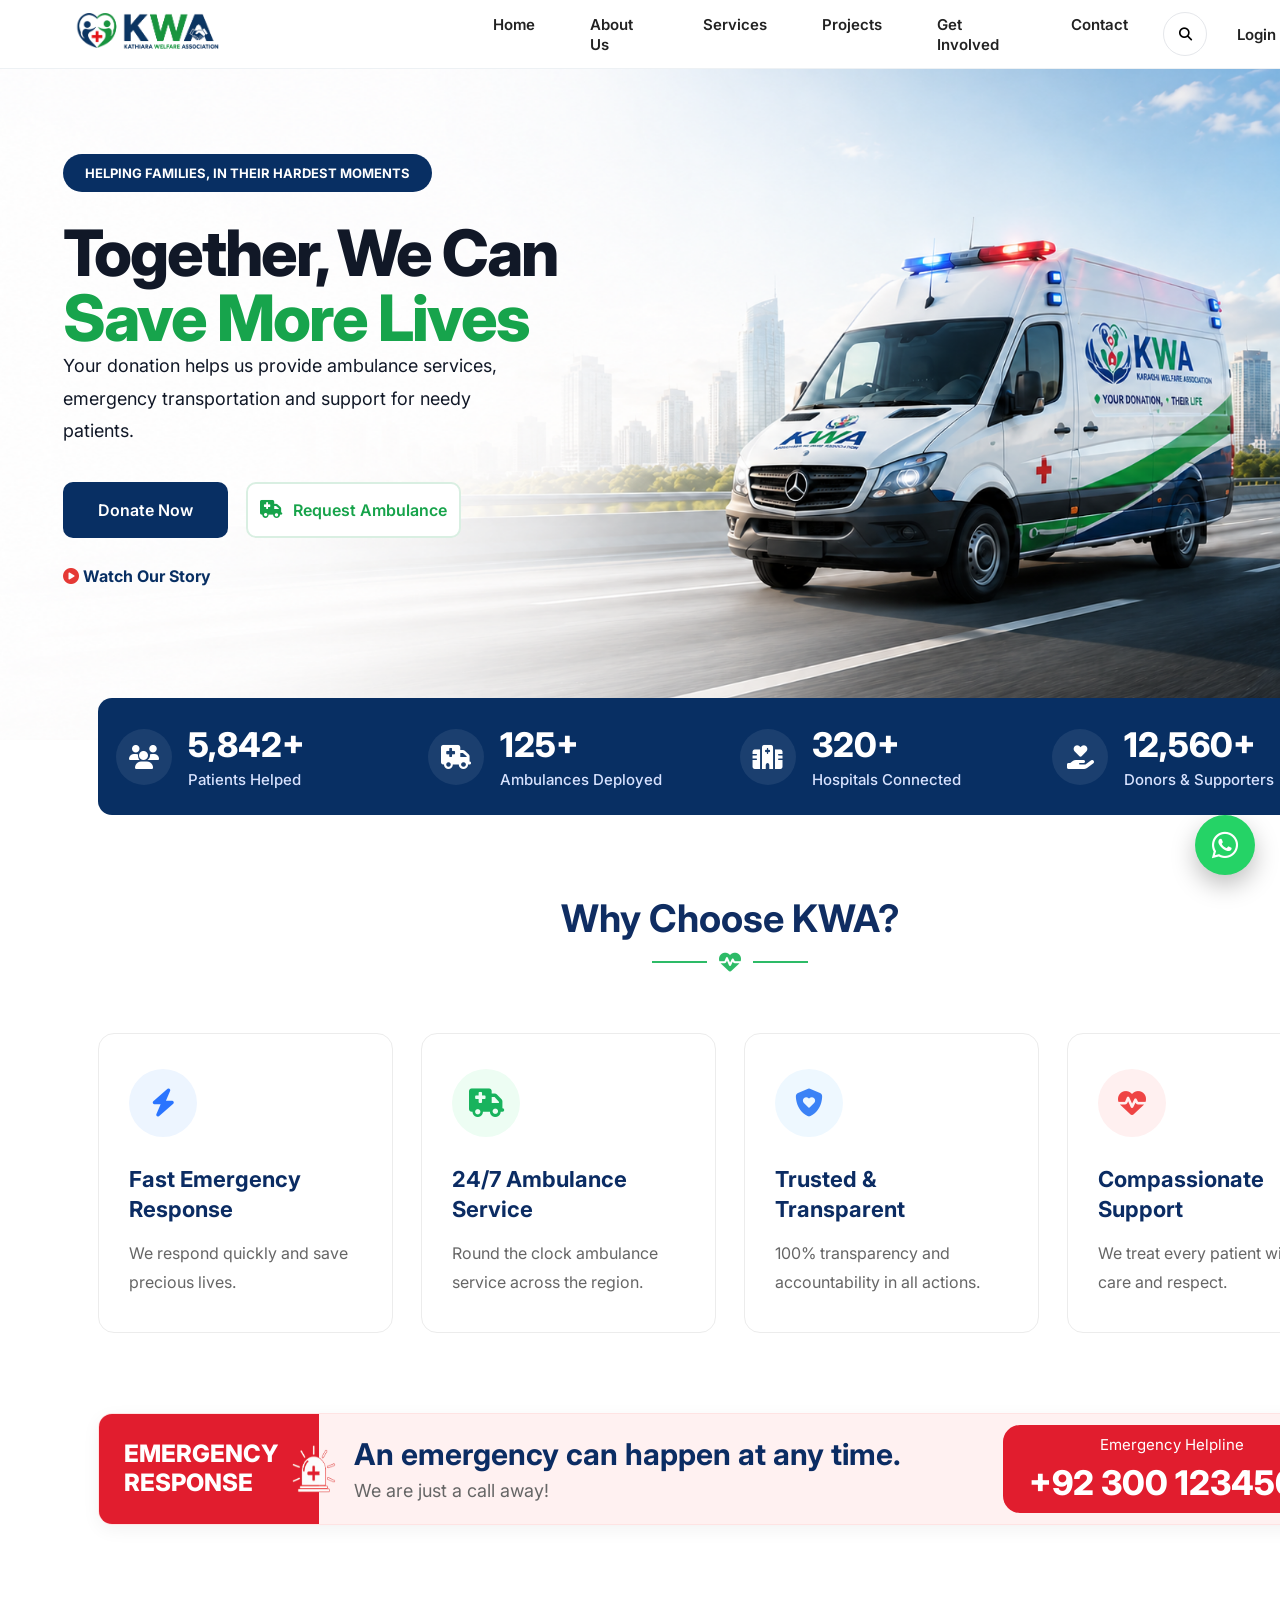
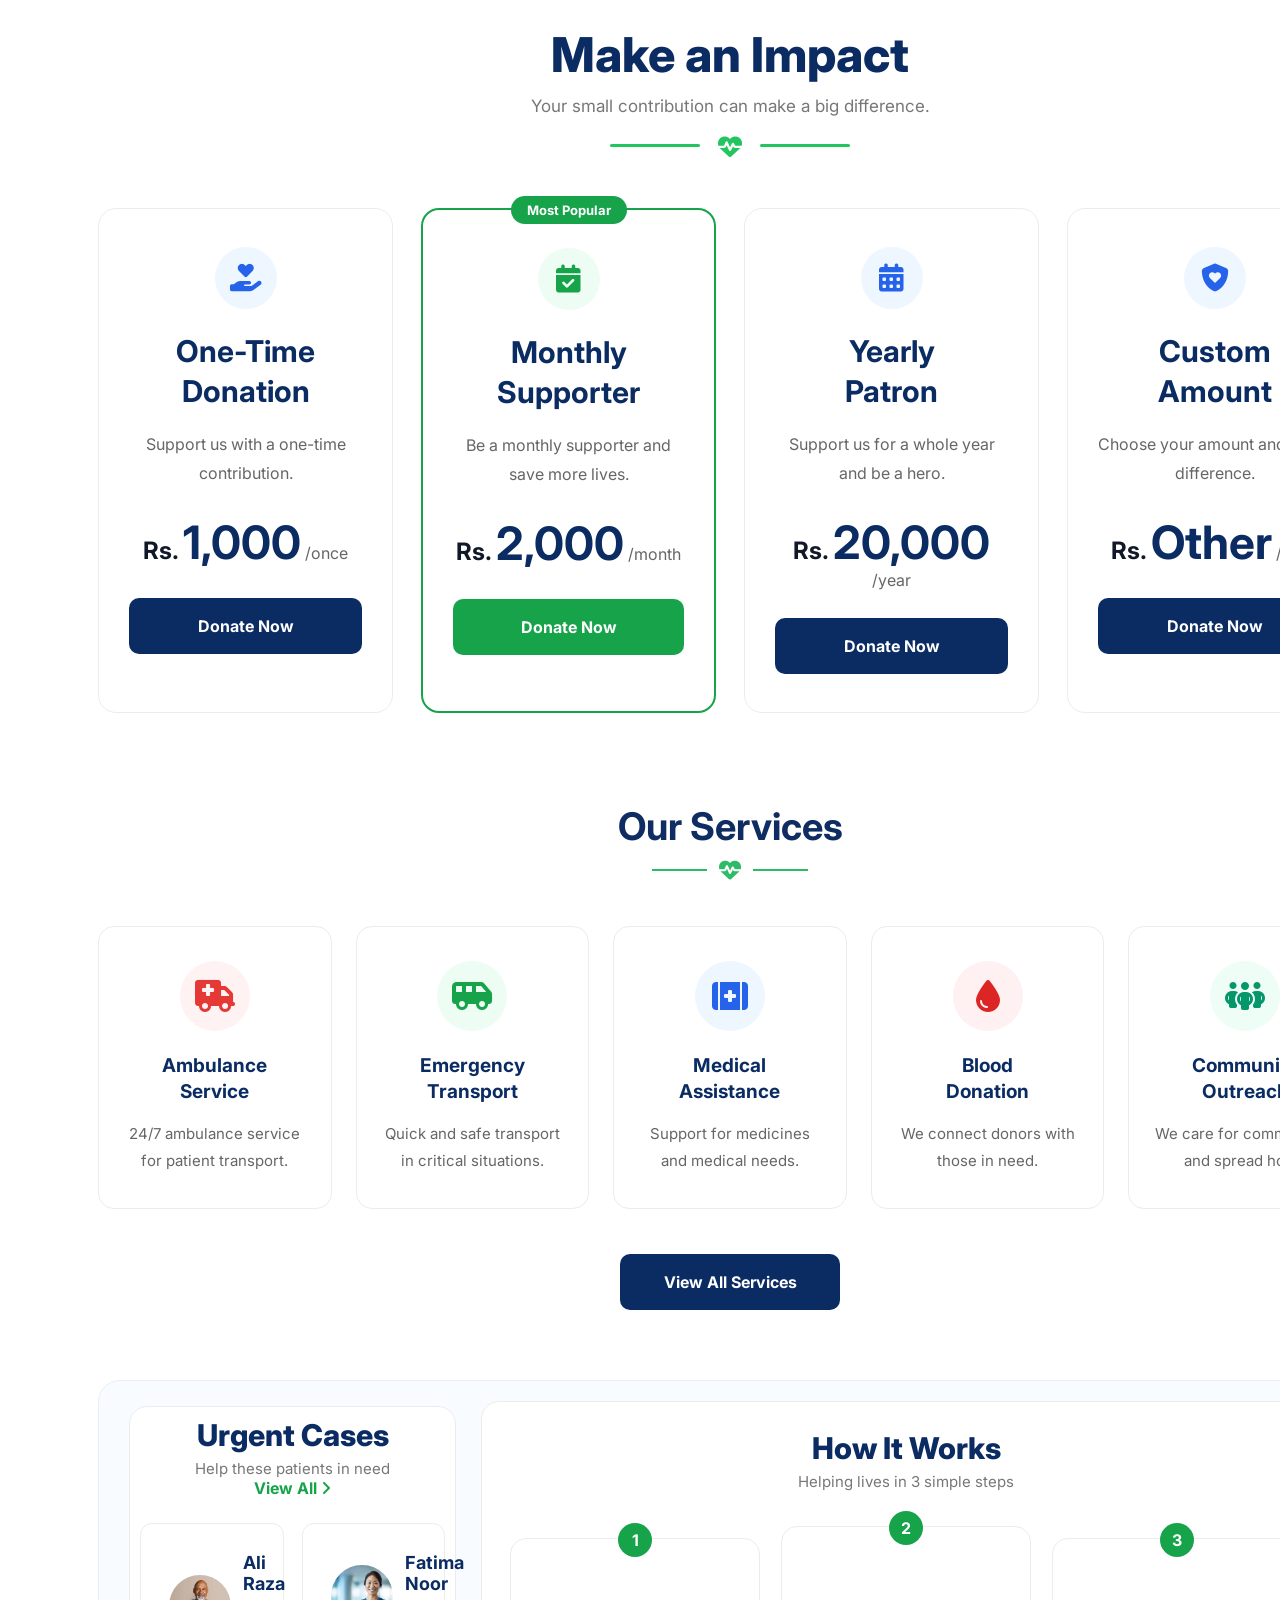
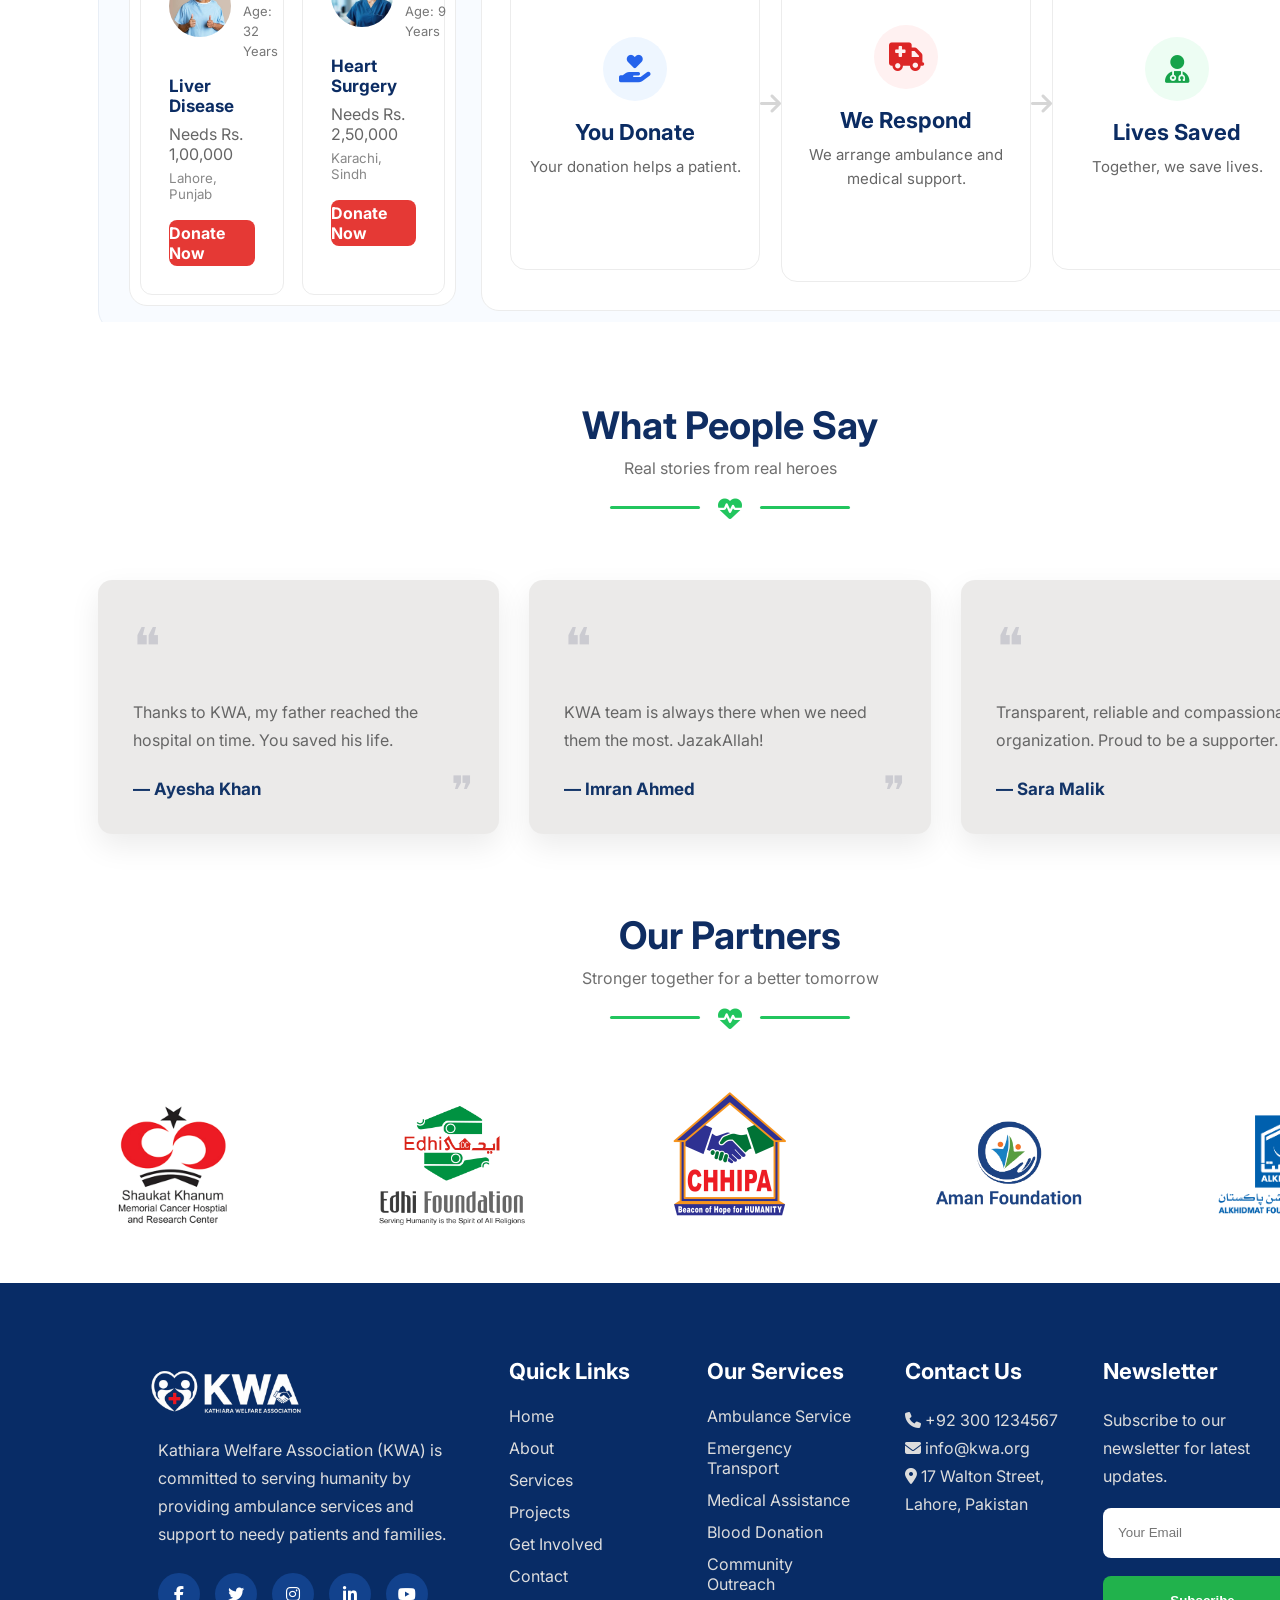
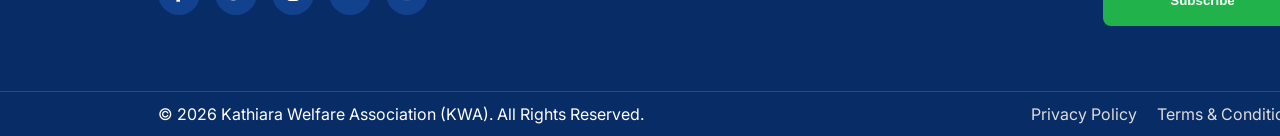
==== index.html @ e6d33440 "Add files via upload" ====
<!DOCTYPE html>
<html lang="en">

<head>
    <meta charset="UTF-8">
    <meta name="viewport" content="width=device-width, initial-scale=1.0">
    <title>KWA Foundation</title>

    <link rel="preconnect" href="https://fonts.googleapis.com">
    <link rel="preconnect" href="https://fonts.gstatic.com" crossorigin>

    <link href="https://fonts.googleapis.com/css2?family=Inter:wght@400;500;600;700;800&display=swap" rel="stylesheet">

    <link rel="stylesheet" href="https://cdnjs.cloudflare.com/ajax/libs/font-awesome/6.7.2/css/all.min.css">

    <link rel="stylesheet" href="style.css">

</head>

<body>

    <!-- =========================
        HEADER
========================= -->

    <header class="header">

        <div class="container">

            <nav class="navbar">

                <!-- Logo -->

                <a href="#" class="logo">
                    <img src="images/nav_logo.png" alt="KWA Logo">
                </a>

                <!-- Menu -->

                <ul class="menu">
                    <li><a href="index.html">Home</a></li>
                    <li><a href="about us.html">About Us</a></li>
                    <li><a href="services.html">Services</a></li>
                    <li><a href="project.html">Projects</a></li>
                    <li><a href="get involved.html">Get Involved</a></li>
                    <li><a href="contact.html">Contact</a></li>
                </ul>

                <div id="loader">
                    <div class="loader-content">
                        <img src="images/logo.png" alt="KWA Logo">
                        <div class="spinner"></div>
                        <p>Loading...</p>
                    </div>
                </div>
                <!-- Right Side -->

                <div class="nav-right">

                    <button class="search-btn">
                        <i class="fa-solid fa-magnifying-glass"></i>
                    </button>

                    <a href="#" class="login-btn">
                        Login
                    </a>

                    <a href="#" class="donate-btn">
                        Donate Now
                    </a>

                </div>

            </nav>

        </div>

    </header>

    <!-- =========================
        HERO
========================= -->

    <section class="hero">

        <!-- Hero Background Image -->

        <div class="hero-bg">

            <img src="images/hero_bg.png" alt="Hero Background">

        </div>

        <div class="container hero-container">

            <!-- LEFT CONTENT -->

            <div class="hero-content">

                <span class="hero-tag">

                    HELPING FAMILIES, IN THEIR HARDEST MOMENTS

                </span>

                <h1>

                    Together, We Can

                    <span>Save More Lives</span>

                </h1>
                <p>
                    Your donation helps us provide ambulance services,
                    emergency transportation and support for needy patients.
                </p>
                <!-- Buttons -->
                <div class="hero-buttons">
                    <a href="#" class="primary-btn">
                        Donate Now
                    </a>
                    <a href="#" class="secondary-btn">
                        <i class="fa-solid fa-truck-medical"></i>
                        Request Ambulance
                    </a>
                </div>
                <!-- Story -->
                <div class="watch-story">
                    <a href="#">
                        <i class="fa-solid fa-circle-play"></i>
                        <b>Watch Our Story</b>
                    </a>
                </div>
            </div>
        </div>
    </section>

    <!-- ===========================
    STATS SECTION
=========================== -->
    <section class="stats">
        <div class="container">
            <div class="stats-wrapper">
                <div class="stat-box">
                    <div class="stat-icon">
                        <i class="fa-solid fa-users"></i>
                    </div>
                    <div class="stat-content">
                        <h3>5,842+</h3>
                        <p>Patients Helped</p>
                    </div>
                </div>
                <div class="divider"></div>
                <div class="stat-box">
                    <div class="stat-icon">
                        <i class="fa-solid fa-truck-medical"></i>
                    </div>
                    <div class="stat-content">
                        <h3>125+</h3>
                        <p>Ambulances Deployed</p>
                    </div>
                </div>
                <div class="divider"></div>
                <div class="stat-box">
                    <div class="stat-icon">
                        <i class="fa-solid fa-hospital"></i>
                    </div>
                    <div class="stat-content">
                        <h3>320+</h3>
                        <p>Hospitals Connected</p>
                    </div>
                </div>
                <div class="divider"></div>
                <div class="stat-box">
                    <div class="stat-icon">
                        <i class="fa-solid fa-hand-holding-heart"></i>
                    </div>
                    <div class="stat-content">
                        <h3>12,560+</h3>
                        <p>Donors & Supporters</p>
                    </div>
                </div>
            </div>
        </div>
    </section>
    <!-- ===========================
    WHY CHOOSE
=========================== -->

    <section class="why">

        <div class="container">

            <div class="section-title">

                <h2>Why Choose KWA?</h2>

                <div class="title-line">

                    <span></span>

                    <i class="fa-solid fa-heart-pulse"></i>

                    <span></span>

                </div>

            </div>



            <div class="why-grid">

                <!-- Card -->

                <div class="why-card">

                    <div class="why-icon blue">
                        <i class="fa-solid fa-bolt"></i>
                    </div>

                    <h4>Fast Emergency Response</h4>

                    <p>
                        We respond quickly and save precious lives.
                    </p>

                </div>



                <div class="why-card">

                    <div class="why-icon green">
                        <i class="fa-solid fa-truck-medical"></i>
                    </div>

                    <h4>24/7 Ambulance Service</h4>

                    <p>
                        Round the clock ambulance service across the region.
                    </p>

                </div>



                <div class="why-card">

                    <div class="why-icon sky">
                        <i class="fa-solid fa-shield-heart"></i>
                    </div>

                    <h4>Trusted & Transparent</h4>

                    <p>
                        100% transparency and accountability in all actions.
                    </p>

                </div>
                <div class="why-card">
                    <div class="why-icon red">
                        <i class="fa-solid fa-heart-pulse"></i>
                    </div>
                    <h4>Compassionate Support</h4>
                    <p>
                        We treat every patient with care and respect.
                    </p>
                </div>
            </div>
        </div>
    </section>
    <!--=========================
Emergency Strip
==========================-->

    <section class="emergency-strip">

        <div class="container">

            <div class="emergency-wrapper">

                <div class="emergency-left">

                    <div class="emergency-red">

                        <h4>EMERGENCY<br>RESPONSE</h4>

                        <img src="images/siren.png" alt="Emergency Siren" class="siren-icon">

                    </div>

                    <div class="emergency-text">

                        <h3>An emergency can happen at any time.</h3>

                        <p>We are just a call away!</p>

                    </div>

                </div>

                <div class="emergency-right">

                    <span>Emergency Helpline</span>

                    <h2>+92 300 1234567</h2>
                </div>
            </div>
        </div>
    </section>
    <!--==================================
MAKE AN IMPACT
===================================-->

    <section class="donation">

        <div class="container">

            <div class="section-title">

                <h2>Make an Impact</h2>

                <p>Your small contribution can make a big difference.</p>
            <div class="section-divider">
                <span></span>
                <i class="fa-solid fa-heart-pulse"></i>
                <span></span>
            </div>
            </div>
            <div class="donation-grid">

                <!-- Card 1 -->

                <div class="donation-card">

                    <div class="donation-icon blue">
                        <i class="fa-solid fa-hand-holding-heart"></i>
                    </div>

                    <h3>One-Time<br>Donation</h3>

                    <p>
                        Support us with a
                        one-time contribution.
                    </p>

                    <div class="price">

                        <span>Rs.</span>

                        <strong>1,000</strong>

                        <small>/once</small>

                    </div>

                    <a href="#" class="donate-blue">
                        Donate Now
                    </a>

                </div>


                <!-- Card 2 -->

                <div class="donation-card active">

                    <div class="popular">

                        Most Popular

                    </div>

                    <div class="donation-icon green">

                        <i class="fa-solid fa-calendar-check"></i>

                    </div>

                    <h3>Monthly<br>Supporter</h3>

                    <p>

                        Be a monthly supporter
                        and save more lives.

                    </p>

                    <div class="price">

                        <span>Rs.</span>

                        <strong>2,000</strong>

                        <small>/month</small>

                    </div>

                    <a href="#" class="donate-green">

                        Donate Now

                    </a>

                </div>


                <!-- Card 3 -->

                <div class="donation-card">

                    <div class="donation-icon blue">

                        <i class="fa-solid fa-calendar-days"></i>

                    </div>

                    <h3>Yearly<br>Patron</h3>

                    <p>

                        Support us for a whole year
                        and be a hero.

                    </p>

                    <div class="price">

                        <span>Rs.</span>

                        <strong>20,000</strong>

                        <small>/year</small>

                    </div>

                    <a href="#" class="donate-blue">

                        Donate Now

                    </a>

                </div>


                <!-- Card 4 -->

                <div class="donation-card">

                    <div class="donation-icon blue">

                        <i class="fa-solid fa-shield-heart"></i>

                    </div>

                    <h3>Custom<br>Amount</h3>
                    <p>
                        Choose your amount
                        and make difference.
                    </p>
                    <div class="price">
                        <span>Rs.</span>
                        <strong>Other</strong>
                        <small>/once</small>
                    </div>
                    <a href="#" class="donate-blue">
                        Donate Now
                    </a>
                </div>
            </div>
        </div>
    </section>
    <!-- ==========================================
OUR SERVICES
========================================== -->

    <section class="services ">

        <div class="container">

            <div class="section-title">

                <h2>Our Services</h2>

                <div class="title-line">
                    <span></span>
                    <i class="fa-solid fa-heart-pulse"></i>
                    <span></span>
                </div>

            </div>

            <div class="services-grid">

                <!-- Card 1 -->

                <div class="service-card">

                    <div class="service-icon ambulance">
                        <i class="fa-solid fa-truck-medical"></i>
                    </div>

                    <h3>Ambulance<br>Service</h3>

                    <p>
                        24/7 ambulance service
                        for patient transport.
                    </p>

                </div>

                <!-- Card 2 -->

                <div class="service-card">

                    <div class="service-icon transport">
                        <i class="fa-solid fa-van-shuttle"></i>
                    </div>

                    <h3>Emergency<br>Transport</h3>

                    <p>
                        Quick and safe transport
                        in critical situations.
                    </p>

                </div>

                <!-- Card 3 -->

                <div class="service-card">

                    <div class="service-icon medical">
                        <i class="fa-solid fa-kit-medical"></i>
                    </div>

                    <h3>Medical<br>Assistance</h3>

                    <p>
                        Support for medicines
                        and medical needs.
                    </p>

                </div>

                <!-- Card 4 -->

                <div class="service-card">

                    <div class="service-icon blood">
                        <i class="fa-solid fa-droplet"></i>
                    </div>

                    <h3>Blood<br>Donation</h3>

                    <p>
                        We connect donors
                        with those in need.
                    </p>

                </div>

                <!-- Card 5 -->

                <div class="service-card">

                    <div class="service-icon community">
                        <i class="fa-solid fa-people-group"></i>
                    </div>
                    <h3>Community<br>Outreach</h3>
                    <p>
                        We care for communities
                        and spread hope.
                    </p>
                </div>
            </div>
            <div class="service-btn">
                <a href="#" class="view-btn">
                    View All Services
                </a>
            </div>
        </div>
    </section>
    <!--=========================================
URGENT CASES + HOW IT WORKS
==========================================-->

    <section class="help-section">

        <div class="container">

            <div class="help-wrapper">

                <!--=====================
            LEFT
            ======================-->

                <div class="urgent-cases">

                    <div class="section-head">

                        <div>

                            <h2>Urgent Cases</h2>

                            <p>Help these patients in need</p>

                        </div>

                        <a href="#">View All <i class="fa-solid fa-angle-right"></i></a>

                    </div>

                    <div class="cases-grid">

                        <!-- Card 1 -->

                        <div class="case-card">

                            <div class="case-top">

                                <img src="images/patient.jpeg" alt="patient">

                                <div>

                                    <h3>Ali Raza</h3>

                                    <span>Age: 32 Years</span>

                                </div>

                            </div>

                            <h4>Liver Disease</h4>

                            <p>Needs Rs. 1,00,000</p>

                            <small>Lahore, Punjab</small>

                            <a href="#" class="case-btn">Donate Now</a>

                        </div>

                        <!-- Card 2 -->

                        <div class="case-card">

                            <div class="case-top">

                                <img src="images/patient_2.jpeg" alt="patient_2">

                                <div>

                                    <h3>Fatima Noor</h3>

                                    <span>Age: 9 Years</span>

                                </div>

                            </div>

                            <h4>Heart Surgery</h4>

                            <p>Needs Rs. 2,50,000</p>

                            <small>Karachi, Sindh</small>

                            <a href="#" class="case-btn">Donate Now</a>

                        </div>

                    </div>

                </div>


                <!--=====================
            RIGHT
            ======================-->

                <div class="how-it-works">

                    <div class="section-head">

                        <div>

                            <h2>How It Works</h2>

                            <p>Helping lives in 3 simple steps</p>

                        </div>

                    </div>

                    <div class="steps">

                        <div class="step-card">

                            <div class="step-number">1</div>

                            <div class="step-icon blue">

                                <i class="fa-solid fa-hand-holding-heart"></i>

                            </div>

                            <h3>You Donate</h3>

                            <p>Your donation helps a patient.</p>

                        </div>

                        <div class="step-arrow">

                            <i class="fa-solid fa-arrow-right"></i>

                        </div>

                        <div class="step-card">

                            <div class="step-number">2</div>

                            <div class="step-icon red">

                                <i class="fa-solid fa-truck-medical"></i>

                            </div>

                            <h3>We Respond</h3>

                            <p>We arrange ambulance and medical support.</p>

                        </div>

                        <div class="step-arrow">
                            <i class="fa-solid fa-arrow-right"></i>
                        </div>
                        <div class="step-card">
                            <div class="step-number">3</div>
                            <div class="step-icon green">
                                <i class="fa-solid fa-user-doctor"></i>
                            </div>
                            <h3>Lives Saved</h3>
                            <p>Together, we save lives.</p>
                        </div>
                    </div>
                </div>
            </div>
        </div>
    </section>
    <!-- ===========================
     TESTIMONIALS SECTION
=========================== -->

    <section class="testimonials">

        <div class="container">

            <div class="section-title">
                <h2>What People Say</h2>
                <p>Real stories from real heroes</p>
                 <div class="section-divider">
                <span></span>
                <i class="fa-solid fa-heart-pulse"></i>
                <span></span>
            </div>
            </div>


            <div class="testimonial-grid">

                <div class="testimonial-card">
                    <span class="quote-left">❝</span>

                    <p>
                        Thanks to KWA, my father reached the hospital on time.
                        You saved his life.
                    </p>

                    <h4>— Ayesha Khan</h4>

                    <span class="quote-right">❞</span>
                </div>

                <div class="testimonial-card">
                    <span class="quote-left">❝</span>

                    <p>
                        KWA team is always there when we need them the most.
                        JazakAllah!
                    </p>

                    <h4>— Imran Ahmed</h4>

                    <span class="quote-right">❞</span>
                </div>

                <div class="testimonial-card">
                    <span class="quote-left">❝</span>

                    <p>
                        Transparent, reliable and compassionate organization.
                        Proud to be a supporter.
                    </p>

                    <h4>— Sara Malik</h4>

                    <span class="quote-right">❞</span>
                </div>

            </div>

        </div>

    </section>

    <!-- ===========================
        PARTNERS SECTION
=========================== -->

    <section class="partners">

        <div class="container">

            <div class="section-title">

                <h2>Our Partners</h2>

                <p>Stronger together for a better tomorrow</p>
            <div class="section-divider">
                <span></span>
                <i class="fa-solid fa-heart-pulse"></i>
                <span></span>
            </div>
            </div>

            <div class="partner-row">

                <div class="partner-item">
                    <img src="images/shaukat.png" alt="">
                </div>

                <div class="partner-item">
                    <img src="images/edhi.png" alt="">
                </div>

                <div class="partner-item">
                    <img src="images/chhipa.png" alt="">
                </div>

                <div class="partner-item">
                    <img src="images/aman.png" alt="">
                </div>

                <div class="partner-item">
                    <img src="images/alkhidmat.png" alt="">
                </div>

            </div>

        </div>

    </section>
    <!-- ===========================
            FOOTER
=========================== -->

    <footer class="footer">

        <div class="container">

            <div class="footer-grid">

                <!-- Logo -->

                <div class="footer-box">

                    <img src="images/nav1_logo.png" class="footer-logo" alt="KWA Logo">

                    <p>
                        Kathiara Welfare Association (KWA) is committed to serving
                        humanity by providing ambulance services and support to
                        needy patients and families.
                    </p>

                    <div class="social-icons">

                        <a href="#"><i class="fab fa-facebook-f"></i></a>

                        <a href="#"><i class="fab fa-twitter"></i></a>

                        <a href="#"><i class="fab fa-instagram"></i></a>

                        <a href="#"><i class="fab fa-linkedin-in"></i></a>

                        <a href="#"><i class="fab fa-youtube"></i></a>

                    </div>

                </div>

                <!-- Quick Links -->

                <div class="footer-box">

                    <h3>Quick Links</h3>

                    <ul>
                        <li><a href="index.html">Home</a></li>
                        <li><a href="about us.html">About</a></li>
                        <li><a href="services.html">Services</a></li>
                        <li><a href="projects.html">Projects</a></li>
                        <li><a href="get involves.html">Get Involved</a></li>
                        <li><a href="contact.html">Contact</a></li>
                    </ul>

                </div>

                <!-- Services -->

                <div class="footer-box">

                    <h3>Our Services</h3>

                    <ul>

                        <li><a href="#">Ambulance Service</a></li>

                        <li><a href="#">Emergency Transport</a></li>

                        <li><a href="#">Medical Assistance</a></li>

                        <li><a href="#">Blood Donation</a></li>

                        <li><a href="#">Community Outreach</a></li>

                    </ul>

                </div>

                <!-- Contact -->

                <div class="footer-box">

                    <h3>Contact Us</h3>

                    <p>
                        <i class="fas fa-phone"></i>
                        +92 300 1234567
                    </p>

                    <p>
                        <i class="fas fa-envelope"></i>
                        info@kwa.org
                    </p>

                    <p>
                        <i class="fas fa-map-marker-alt"></i>
                        17 Walton Street,<br>
                        Lahore, Pakistan
                    </p>

                </div>

                <!-- Newsletter -->

                <div class="footer-box">

                    <h3>Newsletter</h3>

                    <p>
                        Subscribe to our newsletter
                        for latest updates.
                    </p>

                    <form>

                        <input type="email" placeholder="Your Email">

                        <button type="submit">
                            Subscribe
                        </button>

                    </form>

                </div>

            </div>

        </div>

        <div class="footer-bottom">

            <div class="container bottom-flex">
                <p>
                    © 2026 Kathiara Welfare Association (KWA).
                    All Rights Reserved.
                </p>
                <div class="footer-links">
                    <a href="#">Privacy Policy</a>
                    <a href="#">Terms & Conditions</a>
                </div>
            </div>
        </div>
    </footer>
    <!-- Floating WhatsApp -->
    <a href="#" class="whatsapp">
        <i class="fab fa-whatsapp"></i>
    </a>
    <script src="script.js"></script>

</body>

</html>
---- style.css ----
/*=============================
GOOGLE FONT
=============================*/
@import url('https://fonts.googleapis.com/css2?family=Inter:wght@400;500;600;700;800;900&display=swap');

/*=============================
RESET
=============================*/

* {
    margin: 0;
    padding: 0;
    box-sizing: border-box;
}

html {
    scroll-behavior: smooth;
}

body {
    font-family: 'Inter', sans-serif;
    background: #ffffff;
    color: #111827;
    overflow-x: hidden;
}

a {
    text-decoration: none;
}

ul {
    list-style: none;
}

img {
    display: block;
    max-width: 100%;
}

/*=============================
CONTAINER
=============================*/

.container {
    width: 100%;
    max-width: 1380px;
    margin: -10px 90px;
    padding: 0 8px;
}

/* Loader */

#loader {
    position: fixed;
    inset: 0;
    background: #fff;
    display: flex;
    justify-content: center;
    align-items: center;
    z-index: 9999;
    transition: .5s;
}

.loader-content {
    text-align: center;
}

.loader-content img {
    width: 90px;
    margin-bottom: 20px;
}

.spinner {
    width: 45px;
    height: 45px;
    margin: auto;
    border: 4px solid #ddd;
    border-top: 4px solid var(--green);
    border-radius: 50%;
    animation: spin 1s linear infinite;
}

@keyframes spin {
    100% {
        transform: rotate(360deg);
    }
}

/*=============================
HEADER
=============================*/

.header {
    position: fixed;
    top: 0;
    left: 0;
    width: 100%;
    background: #fff;
    z-index: 9999;
    border-bottom: 1px solid #edf1f4;
    transition: all .3s ease;
}

.navbar {
    height: 88px;
    display: grid;
    grid-template-columns: 220px 1fr auto;
    align-items: center;
    column-gap: 35px;
}

/*=============================
LOGO
=============================*/

.logo img {
    width: 170px;
    margin-left: -30px;
}

/*=============================
MENU
=============================*/
.menu {
    display: flex;
    justify-content: center;
    gap: 55px;
    margin-left: 140px;
}

.menu a {

    color: #222;
    font-size: 15px;
    font-weight: 600;
    transition: .25s;

}

.menu a:hover {

    color: #16A34A;

}

/*=============================
RIGHT
=============================*/

.nav-right {

    display: flex;
    align-items: center;
    gap: 30px;
    margin-right: -90px;
}

/*=============================
SEARCH
=============================*/

.search-btn {

    width: 44px;
    height: 44px;

    border-radius: 50%;
    border: 1px solid #E5E7EB;

    background: #fff;

    cursor: pointer;

    transition: .3s;

}

.search-btn:hover {

    background: #16A34A;
    color: #fff;

}

/*=============================
LOGIN
=============================*/

.login-btn {

    color: #222;
    font-size: 15px;
    font-weight: 600;

}

/*=============================
DONATE
=============================*/

.donate-btn {

    display: flex;
    align-items: center;
    gap: 10px;

    padding: 14px 28px;

    border-radius: 50px;

    background: #16A34A;

    color: #fff;

    font-size: 15px;
    font-weight: 700;

    transition: .35s;

}

.donate-btn:hover {

    transform: translateY(-2px);

}

/*=================================
HERO
=================================*/

.hero {
    position: relative;
    min-height: 700px;
    display: flex;
    align-items: center;
    overflow: hidden;
    background: #fff;
}

/* Background Image */

.hero-bg {
    position: absolute;
    inset: 0;
    z-index: 1;
}

.hero-bg img {
    width: 100%;
    height: 100%;
    object-fit: cover;
    object-position: 78% center;
}

/* White Fade */

.hero::before {
    width: 60%;
    background: linear-gradient(to right,
            #fff 0%,
            #fff 55%,
            rgba(255, 255, 255, .90) 68%,
            rgba(255, 255, 255, .55) 82%,
            rgba(255, 255, 255, 0) 100%);
}

.hero-container {
    position: relative;
    z-index: 3;
    min-height: 760px;
    display: flex;
    align-items: center;
}

.hero-content {
    width: 570px;
    margin-left: -35px;
}

.hero-tag {
    display: inline-block;
    background: #082f63;
    color: #fff;
    padding: 11px 22px;
    border-radius: 30px;
    font-size: 13px;
    font-weight: 700;
    margin-bottom: 28px;
}

.hero-content h1 {
    font-size: 64px;
    line-height: 1.02;
    font-weight: 800;
    letter-spacing: -2px;
}

.hero-content h1 span {
    display: block;
    color: #17a44c;
}

.hero-content p {
    width: 440px;
    font-size: 18px;
    line-height: 1.8;
}

/*=========================
Hero Buttons
=========================*/

.hero-buttons {
    display: flex;
    align-items: center;
    gap: 18px;
    margin-top: 35px;
    margin-bottom: 28px;
}

/* Donate Button */

.primary-btn {
    display: inline-flex;
    align-items: center;
    justify-content: center;

    width: 165px;
    height: 56px;

    background: #082f63;
    color: #fff;

    border-radius: 10px;

    font-size: 16px;
    font-weight: 600;

    transition: .3s;
}

.primary-btn:hover {
    background: #0b3d80;
}

/* Request Ambulance */

.secondary-btn {
    display: inline-flex;
    align-items: center;
    justify-content: center;
    gap: 10px;

    width: 215px;
    height: 56px;

    background: #fff;
    color: #16A34A;

    border: 2px solid #D9EFE2;
    border-radius: 10px;

    font-size: 16px;
    font-weight: 600;

    transition: .3s;
}

.secondary-btn i {
    font-size: 18px;
    color: #16A34A;
}

.secondary-btn:hover {
    background: #F7FCF9;
    border-color: #16A34A;
}

.watch-story i {
    color: #E53935;
}

.watch-story a {
    color: #082f63;
}

/*==========================================
STATS SECTION
==========================================*/

.stats {
    margin-top: -42px;
    position: relative;
    z-index: 20;
    margin-bottom: 70px;
}

.stats-wrapper {
    display: grid;
    grid-template-columns: repeat(4, 1fr);
    align-items: center;
    background: #082f63;
    border-radius: 14px;
    padding: 26px 18px;
    column-gap: 20px;
}

.stat-box {
    display: flex;
    align-items: center;
    gap: 16px;
    width: 100%;
}

.divider {
    display: none;
}

.stat-icon {

    width: 56px;

    height: 56px;

    border-radius: 50%;

    background: rgba(255, 255, 255, .08);

    display: flex;

    align-items: center;

    justify-content: center;

    color: #fff;

    font-size: 24px;

}

.stat-content h3 {

    color: #fff;

    font-size: 34px;

    font-weight: 800;

    margin-bottom: 5px;

}

.stat-content p {

    color: #d8e3ff;

    font-size: 15px;

    font-weight: 500;

}



/*==========================================
WHY CHOOSE
==========================================*/

.why {

    padding: 30px 0 80px;

    background: #fff;

}

.section-title {

    text-align: center;

    margin-bottom: 55px;

}

.section-title h2 {

    font-size: 46px;

    color: #0b2c63;

    font-weight: 800;

    margin-bottom: 18px;

}

.title-line {

    display: flex;

    justify-content: center;

    align-items: center;

    gap: 12px;

}

.title-line span {

    width: 55px;

    height: 2px;

    background: #2dbb67;

}

.title-line i {

    color: #2dbb67;

    font-size: 22px;

}

/* =========================
   Common Section Divider
========================= */

.section-divider {
    display: flex;
    justify-content: center;
    align-items: center;
    gap: 18px;
    margin: 18px 0 35px;
}

.section-divider span {
    width: 90px;
    height: 3px;
    background: #22c55e;
    border-radius: 50px;
}

.section-divider i {
    color: #22c55e;
    font-size: 24px;
    transition: 0.3s ease;
}

.section-divider:hover i {
    transform: scale(1.1);
}

.why-grid {

    display: grid;

    grid-template-columns: repeat(4, 1fr);

    gap: 28px;

}

.why-card {

    background: #fff;

    border: 1px solid #ececec;

    border-radius: 16px;

    padding: 35px 30px;

    transition: .3s;

    text-align: left;

}

.why-card:hover {
    transform: translateY(-6px);
    box-shadow:
        0 5px 15px rgba(22, 163, 74, .06),
        0 0 10px rgba(22, 163, 74, .05);
}

.why-icon {
    width: 68px;
    height: 68px;
    border-radius: 50%;
    display: flex;
    align-items: center;
    justify-content: center;
    font-size: 28px;
    margin-bottom: 28px;

}

.why-card:hover {

    transform: translateY(-6px);

    border-color: #16A34A;

    box-shadow:
        0 8px 20px rgba(22, 163, 74, .08),
        0 0 15px rgba(22, 163, 74, .08);

}

/* Icon Colors */

.blue {

    background: #edf5ff;

    color: #2a74ff;

}

.green {

    background: #edfdf3;

    color: #18b35d;

}

.sky {

    background: #eef8ff;

    color: #3b82f6;

}

.red {

    background: #fff0f0;

    color: #ef4444;

}

.why-card h4 {

    font-size: 22px;

    color: #0b2c63;

    margin-bottom: 15px;

    line-height: 1.35;

    font-weight: 700;

}

.why-card p {

    color: #666;

    font-size: 16px;

    line-height: 1.8;

}


/*==========================================
Responsive
==========================================*/

@media(max-width:1100px) {

    .stats-wrapper {

        grid-template-columns: repeat(2, 1fr);

        gap: 25px;

    }

    .divider {

        display: none;

    }

    .why-grid {

        grid-template-columns: repeat(2, 1fr);

    }

}

@media(max-width:768px) {

    .stats-wrapper {

        grid-template-columns: 1fr;

    }

    .why-grid {

        grid-template-columns: 1fr;

    }

    .section-title h2 {

        font-size: 34px;

    }

    .stat-content h3 {

        font-size: 28px;

    }

}

/*==================================
Emergency Strip
==================================*/

.emergency-strip {

    padding: 20px 0 80px;

}

.emergency-wrapper {

    background: #fff1f1;

    border: 1px solid #ffe3e3;

    border-radius: 14px;

    display: flex;

    justify-content: space-between;

    align-items: center;

    overflow: hidden;

    box-shadow: 0 5px 18px rgba(0, 0, 0, .05);

}

/* Left */

.emergency-left {

    display: flex;

    align-items: center;

    flex: 1;

}

/* Red Box */

.emergency-red {

    width: 220px;

    height: 110px;

    background: #E11D2E;

    color: #fff;

    display: flex;

    align-items: center;

    justify-content: space-between;

    padding: 0 25px;

}

.emergency-red h4 {

    font-size: 24px;

    font-weight: 800;

    line-height: 1.2;

}

.emergency-red i {

    font-size: 42px;

    opacity: .95;

}

/* Middle Text */

.emergency-text {

    padding-left: 35px;

}

.emergency-text h3 {

    font-size: 30px;

    color: #0b2c63;

    margin-bottom: 8px;

    font-weight: 700;

}

.emergency-text p {

    font-size: 18px;

    color: #666;

}

/* Right */

.emergency-right {
    background: #E11D2E;
    color: #fff;
    padding: 10px 26px;
    border-radius: 17px;
    margin-right: 20px;
    min-width: 250px;
    text-align: center;
}

.emergency-right span {

    font-size: 15px;

    display: block;

    margin-bottom: 8px;

}

.emergency-right h2 {

    font-size: 34px;

    font-weight: 800;

}

.siren-icon {
    width: 45px;
    height: 49px;
    margin-left: 13px;
}

/*==================================
DONATION
===================================*/

.donation {

    padding: 40px 0 90px;

}

.donation .section-title {

    text-align: center;

    margin-bottom: 50px;

}

.donation .section-title h2 {

    font-size: 48px;

    color: #0B2C63;

    font-weight: 800;

    margin-bottom: 12px;

}

.donation .section-title p {

    color: #777;

    font-size: 17px;

}

.donation-grid {

    display: grid;

    grid-template-columns: repeat(4, 1fr);

    gap: 28px;

}

.donation-card {

    position: relative;

    background: #fff;

    border: 1px solid #ECECEC;

    border-radius: 18px;

    padding: 38px 30px;

    text-align: center;

    transition: .35s;

}

.donation-card:hover {

    transform: translateY(-8px);

    box-shadow: 0 18px 40px rgba(0, 0, 0, .08);

}

.donation-card.active {

    border: 2px solid #16A34A;

}

.popular {

    position: absolute;

    top: -14px;

    left: 50%;

    transform: translateX(-50%);

    background: #16A34A;

    color: #fff;

    font-size: 13px;

    font-weight: 700;

    padding: 6px 16px;

    border-radius: 20px;

}

.donation-icon {

    width: 62px;

    height: 62px;

    border-radius: 50%;

    margin: 0 auto 22px;

    display: flex;

    align-items: center;

    justify-content: center;

    font-size: 28px;

}

.donation-icon.blue {

    background: #EEF6FF;

    color: #2563EB;

}

.donation-icon.green {

    background: #EDFDF3;

    color: #16A34A;

}

.donation-card h3 {

    font-size: 30px;

    line-height: 1.35;

    color: #0B2C63;

    margin-bottom: 18px;

}

.donation-card p {

    color: #666;

    line-height: 1.8;

    margin-bottom: 26px;

}

.price {

    margin-bottom: 28px;

}

.price span {

    font-size: 24px;

    font-weight: 700;

}

.price strong {

    font-size: 46px;

    color: #0B2C63;

}

.price small {

    color: #666;

    font-size: 16px;

}

.donate-blue,
.donate-green {

    display: flex;

    justify-content: center;

    align-items: center;

    height: 56px;

    border-radius: 10px;

    color: #fff;

    font-weight: 700;

}

.donate-blue {

    background: #0B2C63;

}

.donate-green {

    background: #16A34A;

}

.donate-blue:hover {

    background: #08244f;

}

.donate-green:hover {

    background: #15803D;

}

/*==================================
OUR SERVICES
==================================*/

.services {

    padding: 20px 0 90px;

    background: #fff;

}

.services .section-title {

    text-align: center;

    margin-bottom: 45px;

}

.services-grid {

    display: grid;

    grid-template-columns: repeat(5, 1fr);

    gap: 24px;

}

.service-card {

    background: #fff;

    border: 1px solid #ECECEC;

    border-radius: 16px;

    padding: 34px 22px;

    text-align: center;

    transition: .35s;

    cursor: pointer;

}

.service-card:hover {

    transform: translateY(-6px);

    border-color: #16A34A;

    box-shadow:
        0 0 0 1px rgba(22, 163, 74, .12),
        0 8px 22px rgba(22, 163, 74, .08);

}

.service-icon {

    width: 70px;

    height: 70px;

    margin: 0 auto 22px;

    border-radius: 50%;

    display: flex;

    justify-content: center;

    align-items: center;

    font-size: 32px;

}

.ambulance {

    background: #FFF2F2;

    color: #E53935;

}

.transport {

    background: #EDFDF4;

    color: #16A34A;

}

.medical {

    background: #EEF6FF;

    color: #2563EB;

}

.blood {

    background: #FFF1F1;

    color: #DC2626;

}

.community {

    background: #EEFDF6;

    color: #059669;

}

.service-card h3 {

    font-size: 19px;

    line-height: 1.4;

    color: #0B2C63;

    font-weight: 700;

    margin-bottom: 14px;

}

.service-card p {

    font-size: 15px;

    color: #666;

    line-height: 1.8;

}

.service-btn {

    margin-top: 45px;

    display: flex;

    justify-content: center;

}

.view-btn {

    width: 220px;

    height: 56px;

    background: #0B2C63;

    color: #fff;

    border-radius: 10px;

    display: flex;

    align-items: center;

    justify-content: center;

    font-weight: 700;

    transition: .3s;

}

.view-btn:hover {

    background: #16A34A;

}

/*==================================
URGENT CASES
==================================*/

.help-section {
    padding: 10px 0;
    padding-top: 1px;
}

.help-wrapper {
    display: grid;
    grid-template-columns: 544px 1fr;
    gap: 75px;
}

.urgent-cases {

    background: #ffe5e5;

    border: 1px solid #ededed;

    border-radius: 18px;

    padding: 30px;

}

.section-head {

    display: flex;

    justify-content: space-between;

    align-items: flex-start;

    margin-bottom: 28px;

}

.section-head h2 {

    font-size: 30px;

    color: #0B2C63;

    font-weight: 800;

    margin-bottom: 8px;

}

.section-head p {

    color: #777;

    font-size: 15px;

}

.view-all {

    color: #16A34A;

    font-size: 15px;

    font-weight: 700;

}

.view-all i {

    margin-left: 6px;

    font-size: 13px;

}

.cases-grid {

    display: grid;

    grid-template-columns: repeat(2, 1fr);

    gap: 20px;

}

.case-card {

    border: 1px solid #ECECEC;

    border-radius: 16px;

    padding: 7px;

    transition: .35s;

    background: #fff;

}

.case-card:hover {

    transform: translateY(-6px);

    box-shadow: 0 10px 30px rgba(0, 0, 0, .08);

}

.case-top {

    display: flex;

    align-items: center;

    gap: 15px;

    margin-bottom: 18px;

}

.case-top img {

    width: 72px;

    height: 72px;

    border-radius: 50%;

    object-fit: cover;

}

.case-top h3 {

    font-size: 20px;

    color: #0B2C63;

    margin-bottom: 6px;

}

.case-top span {

    color: #777;

    font-size: 14px;

}

.case-card ul {

    list-style: none;

    margin-bottom: 24px;

}

.case-card ul li {

    color: #555;

    margin-bottom: 10px;

    font-size: 15px;

    line-height: 1.6;

}

.case-card strong {

    color: #0B2C63;

}

.case-btn {

    width: 100%;

    height: 50px;

    border-radius: 10px;

    background: #DC2626;

    color: #fff;

    display: flex;

    justify-content: center;

    align-items: center;

    font-weight: 700;

    transition: .3s;

}

.case-btn:hover {

    background: #b91c1c;

}

/*=========================================
HELP SECTION
=========================================*/

.help-section {

    padding: 0px 0;

}

.help-wrapper {

    display: grid;

    grid-template-columns: 420px 1fr;

    gap: 28px;

}

/* LEFT */
.urgent-cases {
    background: #fff;
    border: 1px solid #ECECEC;
    border-radius: 18px;
    padding: 10px;

}

.section-head {
    display: flex;
    align-items: stretch;
    margin-bottom: 25px;
    text-align: center;
    align-content: stretch;
    flex-wrap: nowrap;
    flex-direction: column;
}

.section-head h2 {
    font-size: 30px;
    color: #0B2C63;
    margin-bottom: 6px;
}

.section-head p {
    color: #777;
    font-size: 15px;
}

.section-head a {
    color: #16A34A;
    font-weight: 700;
}

.cases-grid {

    display: grid;

    grid-template-columns: 1fr 1fr;

    gap: 18px;

}

.case-card {

    border: 1px solid #ECECEC;

    border-radius: 12px;

    padding: 28px;

    transition: .35s;

}

.case-card:hover {

    transform: translateY(-6px);

    box-shadow: 0 10px 25px rgba(0, 0, 0, .08);

}

.case-top {

    display: flex;

    align-items: center;

    gap: 12px;

    margin-bottom: 16px;

}

.case-top img {

    width: 62px;

    height: 62px;

    border-radius: 50%;

    object-fit: cover;

}

.case-top h3 {

    font-size: 18px;

    color: #0B2C63;

}

.case-top span {

    color: #777;

    font-size: 13px;

}

.case-card h4 {

    color: #0B2C63;

    margin-bottom: 8px;

    font-size: 17px;

}

.case-card p {

    margin-bottom: 6px;

    color: #666;

}

.case-card small {

    color: #888;

    display: block;

    margin-bottom: 18px;

}

.case-btn {

    width: 100%;

    height: 46px;

    background: #E53935;

    color: #fff;

    display: flex;

    justify-content: center;

    align-items: center;

    border-radius: 8px;

    font-weight: 700;

}

/* RIGHT */

.how-it-works {

    background: #fff;

    border: 1px solid #ECECEC;

    border-radius: 18px;

    padding: 28px;

}

.steps {

    display: flex;

    align-items: center;

    justify-content: space-between;

    margin-top: 35px;

}

.step-card {
    width: 250px;
    border: 1px solid #ECECEC;
    border-radius: 16px;
    padding: 90px 0px;
    text-align: center;
    position: relative;
    transition: .35s;
}

.step-card:hover {

    border-color: #16A34A;

    box-shadow: 0 10px 24px rgba(22, 163, 74, .12);

}

.step-number {

    position: absolute;

    top: -16px;

    left: 50%;

    transform: translateX(-50%);

    width: 34px;

    height: 34px;

    border-radius: 50%;

    background: #16A34A;

    color: #fff;

    display: flex;

    justify-content: center;

    align-items: center;

    font-weight: 700;

}

.step-icon {

    width: 64px;

    height: 64px;

    border-radius: 50%;

    margin: 8px auto 18px;

    display: flex;

    justify-content: center;

    align-items: center;

    font-size: 28px;

}

.step-icon.blue {

    background: #EEF6FF;

    color: #2563EB;

}

.step-icon.red {

    background: #FFF1F1;

    color: #DC2626;

}

.step-icon.green {

    background: #EDFDF3;

    color: #16A34A;

}

.step-card h3 {

    font-size: 22px;

    color: #0B2C63;

    margin-bottom: 10px;

}

.step-card p {

    color: #666;

    line-height: 1.6;

    font-size: 15px;

}

.step-arrow {

    color: #D6D6D6;

    font-size: 24px;

}

/* ===========================
Testimonials
=========================== */

.testimonials {
    padding: 90px 0;
    background: #fff;
}

.section-title {
    text-align: center;
    margin-bottom: 60px;
}

.section-title h2 {
    font-size: 38px;
    color: #0f2d62;
    font-weight: 700;
    margin-bottom: 10px;
}

.section-title p {
    color: #6f6f6f;
    font-size: 16px;
}

.testimonial-grid {
    display: grid;
    grid-template-columns: repeat(3, 1fr);
    gap: 30px;
}

.testimonial-card {
    background: #938e8c30;
    border-radius: 14px;
    padding: 35px;
    box-shadow: 0 12px 30px rgba(0, 0, 0, .08);
    position: relative;
    transition: .3s;
}

.testimonial-card:hover {
    transform: translateY(-8px);
}

.quote-left {
    font-size: 52px;
    color: #cbcbd1;
    display: block;
    margin-bottom: 20px;
}

.quote-right {
    position: absolute;
    right: 25px;
    bottom: 18px;
    font-size: 42px;
    color: #cbcbd1;
}

.testimonial-card p {
    line-height: 28px;
    color: #666;
    margin-bottom: 25px;
}

.testimonial-card h4 {
    color: #123468;
    font-size: 17px;
}

/* ===========================
Partners
=========================== */

.partners {
    padding: 8px 0;
}

.partner-row {
    display: flex;
    justify-content: space-between;
    align-items: center;
    flex-wrap: wrap;
    gap: 35px;
    margin-top: 45px;
}

.partner-item {
    text-align: center;
}

.partner-item img {
    width: 150px;
    margin-bottom: 15px;
}

.partner-item h4 {
    font-size: 17px;
    color: #333;
}

/* ===========================
Footer
=========================== */

.footer {
    background: #082c66;
    color: #fff;
    margin-top: 40px;
}

.footer-grid {
    display: grid;
    grid-template-columns: 2fr 1fr 1fr 1fr 1.3fr;
    gap: 45px;
    padding: 75px 60px;
}

.footer-logo {
    width: 195px;
    margin-bottom: 28px;
    margin: -26px;
}

.footer-box h3 {
    font-size: 22px;
    margin-bottom: 22px;
}

.footer-box p {
    color: #ddd;
    line-height: 28px;
}

.footer-box ul {
    list-style: none;
}

.footer-box ul li {
    margin-bottom: 12px;
}

.footer-box ul li a {
    text-decoration: none;
    color: #ddd;
    transition: .3s;
}

.footer-box ul li a:hover {
    color: #fff;
    padding-left: 6px;
}

.social-icons {
    display: flex;
    gap: 15px;
    margin-top: 25px;
}

.social-icons a {
    width: 42px;
    height: 42px;
    border-radius: 50%;
    background: #12428d;
    display: flex;
    justify-content: center;
    align-items: center;
    color: #fff;
    text-decoration: none;
    transition: .3s;
}

.social-icons a:hover {
    background: #fff;
    color: #0b2f67;
}

.footer-box input {
    width: 100%;
    height: 50px;
    border: none;
    outline: none;
    border-radius: 8px;
    padding: 15px;
    margin: 18px 0;
}

.footer-box button {
    width: 100%;
    height: 50px;
    border: none;
    border-radius: 8px;
    background: #21b24c;
    color: #fff;
    font-weight: 600;
    cursor: pointer;
}

.footer-box ul li a {
    text-decoration: none;
    color: #ddd;
    transition: 0.3s ease;
}

/* Mouse hover */
.footer-box ul li a:hover {
    color: #45f522;
    padding-left: 6px;
}

/* Jab click ho (temporary) */
.footer-box ul li a:active {
    color: #45f522;
}

/* Current page ke liye */
.footer-box ul li a.active {
    color: #45f522;
    font-weight: 600;
}

.footer-bottom {
    border-top: 1px solid rgba(255, 255, 255, .15);
    padding: 22px 60px;
}

.bottom-flex {
    display: flex;
    justify-content: space-between;
    align-items: center;
}

.footer-links {
    display: flex;
    gap: 20px;
}

.footer-links a {
    color: #ddd;
    text-decoration: none;
}

.footer-links a:hover {
    color: #fff;
}

.whatsapp {
    position: fixed;
    right: 25px;
    bottom: 25px;
    width: 60px;
    height: 60px;
    border-radius: 50%;
    background: #25D366;
    display: flex;
    justify-content: center;
    align-items: center;
    color: #fff;
    font-size: 30px;
    text-decoration: none;
    box-shadow: 0 10px 25px rgba(0, 0, 0, .25);
}

/* Responsive */

@media(max-width:991px) {

    .testimonial-grid {
        grid-template-columns: 1fr;
    }

    .footer-grid {
        grid-template-columns: 1fr 1fr;
    }

    .bottom-flex {
        flex-direction: column;
        gap: 15px;
        text-align: center;
    }

}

@media(max-width:768px) {

    .footer-grid {
        grid-template-columns: 1fr;
        padding: 60px 25px;
    }

    .partner-row {
        justify-content: center;
    }

}

/*==================================
ABOUT HERO
==================================*/
.about-hero {
    position: relative;
    width: 100%;
    height: 360px;
    margin-top: 70px;
    overflow: hidden;
    display: flex;
    align-items: center;
    background: #082f63;
}

/* Background Image */
.about-bg {
    position: absolute;
    top: 0;
    left: 0;
    width: 100%;
    height: 100%;
    object-fit: cover;
    z-index: 1;
}

/* Dark Overlay */
.about-hero::before {
    content: "";
    position: absolute;
    top: 0;
    left: 0;
    width: 100%;
    height: 100%;
    background: linear-gradient(90deg,
            rgba(8, 47, 99, .95) 0%,
            rgba(8, 47, 99, .88) 30%,
            rgba(8, 47, 99, .55) 55%,
            rgba(8, 47, 99, .15) 78%,
            rgba(8, 47, 99, 0) 100%);
    z-index: 2;
}

.about-hero .container {
    position: relative;
    z-index: 3;
    width: 100%;
}

.about-hero-content {
    display: flex;
    align-items: center;
    height: 360px;
}

.about-text {
    color: #fff;
}

.about-text h1 {
    font-size: 72px;
    font-weight: 800;
    margin-bottom: 22px;
    line-height: 1.1;
}

.breadcrumb {
    display: flex;
    align-items: center;
    gap: 12px;
}

.breadcrumb a {
    color: #fff;
    font-size: 18px;
    text-decoration: none;
}

.breadcrumb i {
    color: #fff;
    font-size: 13px;
}

.breadcrumb span {
    color: #16A34A;
    font-size: 18px;
    font-weight: 600;
}

/*==================================
WHO WE ARE
==================================*/

.about-intro {
    padding: 90px 0;
    background: #fff;
}

.about-grid {
    display: grid;
    grid-template-columns: 420px 1fr;
    gap: 45px;
    align-items: center;
}

.about-left h2 {
    font-size: 52px;
    font-weight: 800;
    color: #0B2C63;
    margin-bottom: 12px;
}

.green-line {
    width: 55px;
    height: 3px;
    background: #16A34A;
    border-radius: 30px;
    margin-bottom: 25px;
}

.about-left p {
    font-size: 18px;
    line-height: 1.8;
    color: #555;
    margin-bottom: 35px;
}

.about-left p span {
    color: #16A34A;
    font-weight: 700;
}

.about-list {
    display: flex;
    flex-direction: column;
    gap: 22px;
}

.about-list li {
    display: flex;
    align-items: center;
    gap: 14px;
    font-size: 18px;
    font-weight: 500;
    color: #1F2937;
}

.about-list i {
    width: 28px;
    height: 28px;
    border: 2px solid #16A34A;
    border-radius: 50%;
    display: flex;
    align-items: center;
    justify-content: center;
    font-size: 14px;
    color: #16A34A;
    background: #fff;
}

/*==================================
RIGHT CARD
==================================*/

.about-card {
    background: #fff;
    border: 1px solid #ECECEC;
    border-radius: 24px;
    overflow: hidden;
    box-shadow: 0 10px 35px rgba(0, 0, 0, .05);
}

/*==================================
TOP STATS
==================================*/

.about-stats {
    display: grid;
    grid-template-columns: repeat(4, 1fr);
}

.single-stat {
    padding: 32px 20px;
    text-align: center;
    border-right: 1px solid #EEEEEE;
}

.single-stat:last-child {
    border-right: none;
}

.single-stat i {
    font-size: 34px;
    color: #16A34A;
    margin-bottom: 16px;
}

.single-stat span {
    display: block;
    font-size: 15px;
    color: #888;
    margin-bottom: 4px;
}

.single-stat h3 {
    font-size: 48px;
    font-weight: 800;
    color: #0B2C63;
    line-height: 1;
    margin-bottom: 8px;
}

.single-stat p {
    font-size: 16px;
    color: #555;
}

/*==================================
IMAGE
==================================*/

.about-image {
    padding: 16px;
}

.about-image img {
    width: 100%;
    height: 340px;
    object-fit: cover;
    display: block;
    border-radius: 18px;
    transition: .4s;
}

.about-card:hover .about-image img {
    transform: scale(1.02);
}

.about-card:hover {
    box-shadow: 0 20px 50px rgba(0, 0, 0, .08);
}

/*==================================
OUR STORY
==================================*/

.our-story {
    padding: 30px 0 100px;
    background: #fff;
}

.story-grid {
    display: grid;
    grid-template-columns: 45% 55%;
    gap: 50px;
    align-items: start;
}

/*=========================
LEFT IMAGE
=========================*/

.story-image img {
    width: 100%;
    height: 720px;
    object-fit: cover;
    border-radius: 20px;
    display: block;
    box-shadow: 0 12px 35px rgba(0, 0, 0, .08);
}

/*=========================
RIGHT
=========================*/

.story-content h2 {
    font-size: 48px;
    font-weight: 800;
    color: #0B2C63;
    margin-bottom: 12px;
}

.story-content .green-line {
    width: 55px;
    height: 3px;
    background: #16A34A;
    border-radius: 50px;
    margin-bottom: 40px;
}

/*=========================
TIMELINE
=========================*/

.timeline {
    position: relative;
    padding-left: 35px;
}

.timeline::before {
    content: "";
    position: absolute;
    left: 8px;
    top: 0;
    bottom: 0;
    width: 3px;
    background: #16A34A;
}

/*=========================
ITEM
=========================*/

.timeline-item {
    position: relative;
    display: flex;
    align-items: center;
    gap: 25px;
    margin-bottom: 28px;
}

.timeline-item:last-child {
    margin-bottom: 0;
}

.timeline-item::before {
    content: "";
    position: absolute;
    left: -31px;
    top: 42px;
    width: 14px;
    height: 14px;
    border-radius: 50%;
    background: #16A34A;
    border: 4px solid #fff;
    box-shadow: 0 0 0 2px #16A34A;
}

/*=========================
YEAR
=========================*/

.year {
    width: 90px;
    font-size: 34px;
    font-weight: 800;
    color: #16A34A;
    flex-shrink: 0;
}

/*=========================
CARD
=========================*/

.timeline-card {
    flex: 1;
    background: #fff;
    border: 1px solid #E8E8E8;
    border-radius: 18px;
    padding: 24px 28px;
    display: flex;
    justify-content: space-between;
    align-items: center;
    transition: .35s;
}

.timeline-card:hover {
    transform: translateY(-5px);
    border-color: #16A34A;
    box-shadow: 0 18px 45px rgba(22, 163, 74, .10);
}

/*=========================
TEXT
=========================*/

.timeline-text h4 {
    font-size: 28px;
    color: #0B2C63;
    margin-bottom: 10px;
    font-weight: 700;
}

.timeline-text p {
    color: #666;
    font-size: 17px;
    line-height: 1.8;
}

/*=========================
ICON
=========================*/

.timeline-icon {
    width: 80px;
    height: 80px;
    border-radius: 50%;
    background: #F1FBF4;
    display: flex;
    align-items: center;
    justify-content: center;
    flex-shrink: 0;
}

.timeline-icon i {
    font-size: 34px;
    color: #16A34A;
}

/*=========================
HOVER
=========================*/

.timeline-card:hover .timeline-icon {
    background: #16A34A;
}

.timeline-card:hover .timeline-icon i {
    color: #fff;
}

/*==================================
OUR IMPACT
==================================*/

.impact {
    padding: 0px 0 40px;
    background: #fff;
}

/*=========================
TITLE
=========================*/

.impact-title {
    text-align: center;
    margin-bottom: 45px;
}

.impact-title h2 {
    font-size: 46px;
    color: #0B2C63;
    font-weight: 800;
    margin-bottom: 12px;
}

.impact-title .green-line {
    width: 60px;
    height: 3px;
    background: #16A34A;
    margin: auto;
    border-radius: 50px;
}

/*=========================
GRID
=========================*/

.impact-grid {
    display: grid;
    grid-template-columns: repeat(3, 1fr);
    gap: 24px;
}

/*=========================
CARD
=========================*/

.impact-card {
    position: relative;
    overflow: hidden;
    border-radius: 18px;
    cursor: pointer;
    box-shadow: 0 10px 25px rgba(0, 0, 0, .08);
    transition: .35s;
}

.impact-card img {
    width: 100%;
    height: 260px;
    object-fit: cover;
    display: block;
    transition: .45s;
}

.impact-card:hover img {
    transform: scale(1.08);
}

.impact-card:hover {
    transform: translateY(-6px);
    box-shadow: 0 20px 40px rgba(0, 0, 0, .12);
}

/*=========================
OVERLAY
=========================*/

.impact-overlay {
    position: absolute;
    left: 0;
    right: 0;
    bottom: 0;

    display: flex;
    align-items: center;
    gap: 16px;

    padding: 18px;

    background: linear-gradient(to top,
            rgba(8, 47, 99, .95),
            rgba(8, 47, 99, .75),
            rgba(8, 47, 99, 0));
}

/*=========================
ICON
=========================*/

.impact-icon {
    width: 58px;
    height: 58px;
    background: #fff;
    border-radius: 14px;

    display: flex;
    justify-content: center;
    align-items: center;

    flex-shrink: 0;
}

.impact-icon i {
    color: #16A34A;
    font-size: 24px;
}

/*=========================
TEXT
=========================*/

.impact-text h4 {
    color: #fff;
    font-size: 21px;
    font-weight: 700;
    margin-bottom: 5px;
}

.impact-text p {
    color: #E5E7EB;
    font-size: 15px;
    line-height: 1.5;
}

/*==================================
MISSION • VISION • VALUES
==================================*/

.mission-section {
    padding: 20px 0 90px;
    background: #fff;
}

.mission-grid {
    display: grid;
    grid-template-columns: repeat(3, 1fr);
    gap: 30px;
}

/*=========================
CARD
=========================*/

.mission-card {

    background: #fff;

    border: 1px solid #E9EEF5;

    border-radius: 20px;

    padding: 20px;

    display: flex;

    align-items: flex-start;

    gap: 25px;

    transition: .35s;

    box-shadow: 0 8px 25px rgba(0, 0, 0, .04);

}

.mission-card:hover {

    transform: translateY(-8px);

    border-color: #16A34A;

    box-shadow: 0 18px 40px rgba(22, 163, 74, .12);

}

/*=========================
ICON
=========================*/

.mission-icon {

    width: 60px;

    height: 60px;

    border-radius: 50%;

    background: #16A34A;

    display: flex;

    justify-content: center;

    align-items: center;

    flex-shrink: 0;

    transition: .35s;

}

.mission-icon i {

    color: #fff;

    font-size: 40px;

}

.mission-card:hover .mission-icon {

    transform: rotate(8deg) scale(1.08);

}

/*=========================
CONTENT
=========================*/

.mission-content {

    flex: 1;

}

.mission-content h3 {

    font-size: 36px;

    color: #082F63;

    font-weight: 800;

    margin-bottom: 18px;

}

.mission-content p {

    color: #5B6475;

    font-size: 18px;

    line-height: 1.8;

}

/*=========================
VALUES
=========================*/

.values-list {

    list-style: none;

    margin-top: 5px;

}

.values-list li {

    display: flex;

    align-items: center;

    gap: 12px;

    margin-bottom: 14px;

    color: #23304D;

    font-size: 18px;

    font-weight: 500;

}

.values-list li:last-child {

    margin-bottom: 0;

}

.values-list i {

    color: #16A34A;

    font-size: 18px;

}

/*=========================
HOVER
=========================*/

.mission-card:hover h3 {

    color: #16A34A;

}

.mission-card:hover {

    background: #FCFFFD;

}

/*==================================
WHY CHOOSE KWA
==================================*/

.choose-kwa {
    padding: 0px 0 50px;
    background: #fff;
}

.section-heading {
    text-align: center;
    font-size: 46px;
    color: #082F63;
    font-weight: 800;
    margin-bottom: 45px;
}

.choose-wrapper {
    display: grid;
    grid-template-columns: 2fr 1fr;
    gap: 35px;
    align-items: start;
}

.impact-title .green-line {
    width: 60px;
    height: 3px;
    background: #16A34A;
    margin: auto;
    border-radius: 50px;
}

/*=========================
LEFT GRID
=========================*/

.choose-grid {
    display: grid;
    grid-template-columns: repeat(3, 1fr);
    gap: 20px;
}

/*=========================
CARD
=========================*/

.choose-card {

    background: #fff;

    border: 1px solid #E8EDF5;

    border-radius: 18px;

    padding: 28px 18px;

    text-align: center;

    transition: .35s;

    box-shadow: 0 8px 25px rgba(0, 0, 0, .04);

}

.choose-card:hover {

    transform: translateY(-8px);

    border-color: #16A34A;

    box-shadow: 0 18px 35px rgba(22, 163, 74, .12);

}

/*=========================
ICON
=========================*/

.choose-icon {

    width: 72px;

    height: 72px;

    margin: auto;

    margin-bottom: 18px;

    border-radius: 50%;

    background: #EDFDF3;

    display: flex;

    justify-content: center;

    align-items: center;

    transition: .35s;

}

.choose-icon i {

    color: #16A34A;

    font-size: 34px;

}

.choose-card:hover .choose-icon {

    background: #16A34A;
    transform: scale(1.08);

}

.choose-card:hover .choose-icon i {

    color: #fff;

}

/*=========================
TEXT
=========================*/

.choose-card h4 {

    color: #082F63;

    font-size: 22px;

    font-weight: 700;

    margin-bottom: 12px;

    line-height: 1.3;

}

.choose-card p {

    color: #667085;

    font-size: 16px;

    line-height: 1.6;

}

/*=========================
RIGHT IMAGE
=========================*/

.choose-image {

    height: 90%;

    border-radius: 22px;

    overflow: hidden;

    box-shadow: 0 12px 30px rgba(0, 0, 0, .08);

}

.choose-image img {

    width: 100%;

    height: 100%;

    min-height: 430px;

    object-fit: cover;

    display: block;

    transition: .45s;

}

.choose-image:hover img {

    transform: scale(1.06);

}

/*==================================
CTA BANNER
==================================*/

.cta-banner {
    padding: 0px 0 90px;
    background: #fff;
}

.cta-wrapper {
    position: relative;
    margin: -50px;
    margin-bottom: -70px;
    display: grid;
    grid-template-columns: 1.1fr .9fr;
    align-items: center;
    min-height: 320px;
    overflow: hidden;
    border-radius: 24px;
    background: linear-gradient(90deg, #082F63 0%, #0B2C63 60%, #103E7A 100%);
    box-shadow: 0 18px 40px rgba(8, 47, 99, .15);
}

/*=========================
LEFT
=========================*/

.cta-content {
    position: relative;
    z-index: 5;
    padding: 60px;
}

.cta-content h2 {
    font-size: 58px;
    color: #fff;
    line-height: 1.15;
    font-weight: 800;
    margin-bottom: 22px;
}

.cta-content h2 span {
    display: block;
    color: #16A34A;
}

.cta-content p {
    color: rgba(255, 255, 255, .85);
    font-size: 18px;
    line-height: 1.8;
    max-width: 520px;
    margin-bottom: 35px;
}

/*=========================
BUTTONS
=========================*/

.cta-buttons {
    display: flex;
    gap: 18px;
}

.donor-btn,
.volunteer-btn {
    height: 56px;
    padding: 0 28px;
    border-radius: 12px;
    display: flex;
    align-items: center;
    justify-content: center;
    gap: 12px;
    text-decoration: none;
    font-size: 17px;
    font-weight: 700;
    transition: .35s;
}

.donor-btn {
    background: #16A34A;
    color: #fff;
}

.donor-btn:hover {
    background: #12903F;
    transform: translateY(-3px);
}

.volunteer-btn {
    border: 2px solid rgba(255, 255, 255, .35);
    color: #fff;
    background: transparent;
}

.volunteer-btn:hover {
    background: #fff;
    color: #082F63;
    transform: translateY(-3px);
}

/*=========================
RIGHT IMAGE
=========================*/

.cta-image {
    position: relative;
    height: 100%;
    overflow: hidden;
}

/* Dark Overlay */

.cta-image::after {
    content: "";
    position: absolute;
    inset: 0;
    background: rgba(0, 0, 0, .15);
    z-index: 1;
}

/* Fade Overlay */

.cta-image::before {
    content: "";
    position: absolute;
    inset: 0;
    z-index: 2;

    background: linear-gradient(to left,
            rgba(8, 47, 99, 0) 5%,
            rgba(8, 47, 99, .18) 20%,
            rgba(8, 47, 99, .45) 38%,
            rgba(8, 47, 99, .72) 55%,
            rgba(8, 47, 99, .92) 75%,
            #082F63 100%);
}

.cta-image img {
    width: 100%;
    height: 100%;
    display: block;
    object-fit: cover;
    object-position: center;
    transition: .5s;
}

.cta-wrapper:hover .cta-image img {
    transform: scale(1.05);
}

/*==================================
SERVICES HERO
==================================*/

.services-hero {

    width: 100%;

    background: #fff;

    margin: 0;

    padding: 0;

}

.services-banner {

    position: relative;

    width: 100%;

    min-height: 520px;

    display: flex;

    align-items: center;

    overflow: hidden;

    background: #082F63;

}

/*=========================
LEFT CONTENT
=========================*/

.services-content {

    position: relative;

    z-index: 10;

    max-width: 650px;

    padding-left: 95px;

}

/*=========================
BREADCRUMB
=========================*/

.breadcrumb {

    display: flex;

    align-items: center;

    gap: 12px;

    margin-bottom: 28px;

    font-size: 18px;

}

.breadcrumb a {

    color: #fff;

    text-decoration: none;

    display: flex;

    align-items: center;

    gap: 8px;

    transition: .3s;

}

.breadcrumb a:hover {

    color: #18B35D;

}

.breadcrumb span {

    color: #fff;

}

.breadcrumb .active {

    color: #18B35D;

    font-weight: 700;

}

/*=========================
HEADING
=========================*/

.services-content h1 {

    font-size: 74px;

    line-height: 1.05;

    color: #fff;

    font-weight: 800;

    margin-bottom: 25px;

}

.services-content h1 span {

    color: #18B35D;

}

/*=========================
DIVIDER
=========================*/

.hero-divider {

    display: flex;

    align-items: center;

    gap: 12px;

    margin-bottom: 30px;

}

.hero-divider span {

    width: 55px;

    height: 2px;

    background: #18B35D;

}

.hero-divider i {

    color: #18B35D;

    font-size: 20px;

}

/*=========================
TEXT
=========================*/

.services-content p {

    max-width: 520px;

    color: rgba(255, 255, 255, .9);

    font-size: 20px;

    line-height: 1.8;

}

/*=========================
IMAGE
=========================*/

.services-image {

    position: absolute;

    top: 0;

    right: 0;

    width: 100%;

    height: 100%;

    z-index: 1;

    overflow: hidden;

}

.services-image img {

    width: 100%;

    height: 100%;

    object-fit: cover;

    object-position: right center;

    display: block;

    transition: .6s;

}

/*=========================
DARK OVERLAY
=========================*/

.services-image::after {

    content: "";

    position: absolute;

    inset: 0;

    background: rgba(0, 0, 0, .15);

    z-index: 1;

}

/*=========================
LEFT FADE
=========================*/

.services-image::before {

    content: "";

    position: absolute;

    inset: 0;

    z-index: 2;

    background: linear-gradient(90deg,
            #082F63 0%,
            rgba(8, 47, 99, .98) 20%,
            rgba(8, 47, 99, .90) 35%,
            rgba(8, 47, 99, .65) 50%,
            rgba(8, 47, 99, .35) 68%,
            rgba(8, 47, 99, .12) 85%,
            rgba(8, 47, 99, 0) 100%);

}

/*=========================
HOVER
=========================*/

.services-banner:hover .services-image img {

    transform: scale(1.03);

}

/*==================================
SERVICES PAGE TITLE
==================================*/

.services-heading {

    text-align: center;

    margin-bottom: 0px;
    padding: 50px;

}

.services-heading h2 {

    font-size: 48px;

    font-weight: 800;

    color: #082F63;

    margin-bottom: 18px;

    letter-spacing: .5px;

}

.services-heading p {

    max-width: 720px;

    margin: 18px auto 0;

    color: #6B7280;

    font-size: 17px;

    line-height: 1.8;

}

/*=========================
DIVIDER
=========================*/

.services-divider {

    display: flex;

    justify-content: center;

    align-items: center;

    gap: 12px;

}

.services-divider span {

    width: 55px;

    height: 2px;

    background: #16A34A;

}

.services-divider i {

    color: #16A34A;

    font-size: 20px;

}

/* Education icons of services colors*/
/* Education Support */

.education {
    background: #EEF4FF;
}

.education i {
    color: #2563EB;
}

/* Relief Services */

.relief {
    background: #FFF4E6;
}

.relief i {
    color: #F97316;
}

/* Social Welfare */

.social {
    background: #F3E8FF;
}

.social i {
    color: #9333EA;
}

/* Awareness Programs */

.awareness {
    background: #FEF3C7;
}

.awareness i {
    color: #F59E0B;
}

/* Family Welfare */

.family {
    background: #ECFDF5;
}

.family i {
    color: #16A34A;
}

/*==================================
SERVICES - HOW WE WORK
==================================*/

.services-workflow {

    position: relative;

    padding: 30px 0 100px;

    background: #fff;

    overflow: hidden;

}

/* Left Curved Background */

.services-workflow::before {

    content: "";

    position: absolute;

    left: -180px;

    top: 110px;

    width: 420px;

    height: 420px;

    background: #F5F8FC;

    border-radius: 50%;

    z-index: 0;

}

/*=========================
HEADING
=========================*/

.services-work-heading {

    position: relative;

    text-align: center;

    margin-bottom: 70px;

    z-index: 2;

}

.services-work-subtitle {

    display: block;

    color: #18B35D;

    font-size: 15px;

    font-weight: 700;

    letter-spacing: 1px;

    margin-bottom: 12px;

}

.services-work-heading h2 {

    font-size: 52px;

    color: #082F63;

    font-weight: 800;

    margin-bottom: 18px;

}

.services-work-divider {

    display: flex;

    justify-content: center;

    align-items: center;

    gap: 12px;

}

.services-work-divider span {

    width: 55px;

    height: 2px;

    background: #18B35D;

}

.services-work-divider i {

    color: #18B35D;

    font-size: 18px;

}

/*=========================
TIMELINE
=========================*/

.services-work-process {

    position: relative;

    display: grid;

    grid-template-columns: repeat(6, 1fr);

    gap: 25px;

    z-index: 2;

}

/* Horizontal Line */

.services-process-line {

    position: absolute;

    left: 8%;

    right: 8%;

    top: 38px;

    height: 2px;

    background: #D7E8DC;

    z-index: 0;

}

/*=========================
CARD
=========================*/

.services-process-card {

    position: relative;

    text-align: center;

    z-index: 2;

}

/* Connector Dot */

.services-process-card::after {

    content: "";

    position: absolute;

    width: 8px;

    height: 8px;

    border-radius: 50%;

    background: #18B35D;

    top: 35px;

    right: -14px;

    box-shadow: 0 0 0 4px #fff;

}

.services-process-card:last-child::after {

    display: none;

}

/*=========================
ICON
=========================*/

.services-process-icon {

    width: 78px;

    height: 78px;

    border-radius: 50%;

    display: flex;

    align-items: center;

    justify-content: center;

    margin: 0 auto 18px;

    position: relative;

    z-index: 2;

    transition: .35s;

}

.services-process-icon i {

    font-size: 34px;

}

/*=========================
ICON COLORS
=========================*/

.services-process-icon.green-work {

    background: #EAF9EF;

    color: #18B35D;

}

.services-process-icon.blue-work {

    background: #EDF4FF;

    color: #2563EB;

}

.services-process-icon.red-work {

    background: #FFF0F0;

    color: #E53935;

}

.services-process-icon.dark-red-work {

    background: #FFECEC;

    color: #C62828;

}

/*=========================
TEXT
=========================*/

.services-step-number {

    display: block;

    margin: 14px 0 10px;

    color: #18B35D;

    font-size: 18px;

    font-weight: 700;

    line-height: 1;

}

.services-process-card h3 {

    font-size: 24px;

    color: #082F63;

    font-weight: 700;

    line-height: 1.3;

    margin-bottom: 12px;

}

.services-process-card p {

    font-size: 16px;

    color: #666;

    line-height: 1.8;

    max-width: 190px;

    margin: auto;

}

/*=========================
HOVER
=========================*/

.services-process-card:hover .services-process-icon {

    transform: translateY(-8px);

    box-shadow: 0 12px 28px rgba(24, 179, 93, .18);

}

.services-process-card:hover h3 {

    color: #18B35D;

    transition: .35s;

}

/*==================================
GALLERY SECTION
==================================*/

.services-gallery {

    padding: 90px 0;
    background: #fff;

}

/*=========================
HEADING
=========================*/

.gallery-heading {

    text-align: center;
    margin-bottom: 50px;
    padding: 20px;

}

.gallery-heading span {

    display: block;
    color: #16A34A;
    font-size: 15px;
    font-weight: 700;
    letter-spacing: 1px;
    text-transform: uppercase;
    margin-bottom: 10px;

}

.gallery-heading h2 {

    font-size: 52px;
    color: #082F63;
    font-weight: 800;
    margin-bottom: 18px;

}

.gallery-divider {

    display: flex;
    justify-content: center;
    align-items: center;
    gap: 12px;

}

.gallery-divider span {

    width: 55px;
    height: 2px;
    background: #16A34A;

}

.gallery-divider i {

    color: #16A34A;
    font-size: 18px;

}

/*=========================
GALLERY GRID
=========================*/

.gallery-grid {

    display: grid;
    grid-template-columns: repeat(5, 1fr);
    gap: 18px;

}

/*=========================
IMAGE CARD
=========================*/

.gallery-card {

    position: relative;
    height: 170px;
    border-radius: 16px;
    overflow: hidden;
    cursor: pointer;
    box-shadow: 0 8px 25px rgba(0, 0, 0, .08);

}

.gallery-card img {

    width: 100%;
    height: 100%;
    object-fit: cover;
    display: block;
    transition: .5s;

}

.gallery-card::after {

    content: "";
    position: absolute;
    inset: 0;
    background: linear-gradient(rgba(0, 0, 0, 0),
            rgba(0, 0, 0, .35));
    opacity: 0;
    transition: .35s;

}

.gallery-card:hover img {

    transform: scale(1.08);

}

.gallery-card:hover::after {

    opacity: 1;

}

.gallery-card:hover {

    box-shadow: 0 16px 35px rgba(0, 0, 0, .15);

}

/*==================================
EMERGENCY HELP
==================================*/

.service-help {

    padding: 55px 0 40px;
    background: #fff;

}

.help-wrapper {

    display: flex;
    justify-content: space-between;
    align-items: center;
    gap: 25px;

    background: #F8FBFF;

    border: 1px solid #E8EEF6;

    border-radius: 22px;

    padding: 20px 30px;

}

.help-content {

    flex: 1;

}

.help-content h2 {

    font-size: 40px;
    line-height: 1.15;
    color: #082F63;
    font-weight: 800;
    margin-bottom: 12px;

}

.help-content p {

    font-size: 18px;
    color: #666;
    line-height: 1.6;

}

/*=========================
RIGHT BOXES
=========================*/

.help-boxes {

    display: flex;
    gap: 20px;

}

.help-box {

    width: 330px;
    min-height: 145px;

    padding: 18px 22px;

    border-radius: 18px;

    display: flex;
    align-items: center;
    gap: 18px;

    text-decoration: none;

    transition: .35s;

}

.help-box:hover {

    transform: translateY(-6px);

}

.blue-help {

    background: #082F63;
    color: #fff;

}

.green-help {

    background: #18B35D;
    color: #fff;

}

/*=========================
ICON
=========================*/

.help-icon {

    width: 70px;
    height: 70px;

    min-width: 70px;

    border-radius: 50%;

    background: rgba(255, 255, 255, .14);

    display: flex;
    justify-content: center;
    align-items: center;

}

.help-icon i {

    font-size: 30px;
    color: #fff;

}

/*=========================
TEXT
=========================*/

.help-box span {

    display: block;

    font-size: 17px;
    font-weight: 700;

    margin-bottom: 6px;

}

.help-box h3 {
    font-size: 24px;
    line-height: 1.2;
    font-weight: 800;
    margin-bottom: 6px;
}

.help-box p {
    font-size: 17px;
    color: rgba(255, 255, 255, .90);
    margin: 0;
}

/*==================================
PROJECTS HERO
==================================*/

.projects-hero {

    width: 100%;
    background: #fff;
    margin: 0;
    padding: 0;

}

.projects-banner {

    position: relative;

    width: 100%;
    min-height: 700px;

    display: grid;
    grid-template-columns: 1.05fr .95fr;

    overflow: hidden;

    background: #082F63;

}

/*=========================
LEFT CONTENT
=========================*/

.projects-content {

    position: relative;

    z-index: 5;

    display: flex;
    flex-direction: column;
    justify-content: center;

    padding-left: 70px;
    padding-right: 50px;

}

/*=========================
TAG
=========================*/

.projects-tag {

    display: inline-flex;
    align-items: center;
    gap: 10px;

    color: #19B65B;

    font-size: 17px;
    font-weight: 700;

    margin-bottom: 22px;

    letter-spacing: .5px;

}

.projects-tag i {

    font-size: 10px;

}

/*=========================
HEADING
=========================*/

.projects-content h1 {

    font-size: 74px;

    line-height: 1.02;

    color: #fff;

    font-weight: 800;

    margin-bottom: 28px;

}

.projects-content h1 span {

    color: #19B65B;

}

/*=========================
TEXT
=========================*/

.projects-content p {

    width: 540px;

    font-size: 22px;

    line-height: 1.8;

    color: rgba(255, 255, 255, .88);

    margin-bottom: 40px;

}

/*=========================
BUTTONS
=========================*/

.projects-buttons {

    display: flex;

    gap: 20px;

    margin-bottom: 42px;

}

.project-btn,
.partner-btn {

    height: 58px;

    padding: 0 34px;

    border-radius: 12px;

    display: flex;

    align-items: center;
    justify-content: center;
    gap: 12px;

    text-decoration: none;

    font-size: 17px;
    font-weight: 700;

    transition: .35s;

}

.project-btn {

    background: #19B65B;
    color: #fff;

}

.project-btn:hover {

    background: #15984C;

    transform: translateY(-4px);

}

.partner-btn {

    border: 2px solid rgba(255, 255, 255, .25);

    background: transparent;

    color: #fff;

}

.partner-btn:hover {

    background: #fff;

    color: #082F63;

    transform: translateY(-4px);

}

/*=========================
VOLUNTEERS
=========================*/

.volunteers {

    display: flex;

    align-items: center;

    gap: 18px;

}

.volunteer-images {

    display: flex;

}

.volunteer-images img {

    width: 52px;
    height: 52px;

    border-radius: 50%;

    border: 3px solid #fff;

    object-fit: cover;

    margin-left: -14px;

}

.volunteer-images img:first-child {

    margin-left: 0;

}

.volunteer-text h3 {

    color: #fff;

    font-size: 34px;

    font-weight: 800;

    line-height: 1;

}

.volunteer-text span {

    color: rgba(255, 255, 255, .82);

    font-size: 18px;

}

/*=========================
RIGHT IMAGE
=========================*/

.projects-image {

    position: relative;

    height: 700px;

    overflow: hidden;

}

/* IMAGE */

.projects-image img {

    width: 100%;
    height: 100%;

    object-fit: cover;

    /* Adjust image position if needed */
    object-position: 70% center;

    display: block;

    transition: .7s ease;

}

/* LIGHT DARK OVERLAY */

.projects-image::after {

    content: "";

    position: absolute;

    inset: 0;

    background: rgba(0, 0, 0, .12);

    z-index: 1;

}

/* PREMIUM SMOOTH LEFT FADE */

.projects-image::before {

    content: "";

    position: absolute;

    inset: 0;

    z-index: 2;

    background: linear-gradient(90deg,
            #082F63 0%,
            rgba(8, 47, 99, .99) 8%,
            rgba(8, 47, 99, .97) 16%,
            rgba(8, 47, 99, .93) 25%,
            rgba(8, 47, 99, .84) 36%,
            rgba(8, 47, 99, .70) 48%,
            rgba(8, 47, 99, .50) 60%,
            rgba(8, 47, 99, .28) 72%,
            rgba(8, 47, 99, .12) 86%,
            rgba(8, 47, 99, 0) 100%);

}

/* EXTRA SOFT BLUE GLOW */

.projects-banner::after {
    content: "";
    position: absolute;
    top: 0;
    height: 100%;
    background: radial-gradient(circle,
            rgba(11, 78, 170, .18) 0%,
            rgba(11, 78, 170, .08) 45%,
            transparent 80%);
    pointer-events: none;
    z-index: 3;
}

/* HOVER */

.projects-banner:hover .projects-image img {

    transform: scale(1.05);

}

/*==================================
PROJECTS LIVE IMPACT DASHBOARD
==================================*/

.projects-impact-section{

    position:relative;

    margin-top:-65px;     /* was -95px */
    padding-bottom:110px;

    z-index:15;

}

.projects-impact-wrapper{

    width:100%;

    background:#082F63;

    border-radius:24px;

    padding:28px 30px 26px;

    box-shadow:
    0 20px 55px rgba(0,0,0,.18);

}

/*=========================
HEADING
=========================*/

.projects-impact-header{

    margin-bottom:22px;

}

.projects-impact-subtitle{

    display:inline-flex;

    align-items:center;

    gap:10px;

    color:#18B35D;

    font-size:18px;

    font-weight:700;

    letter-spacing:.5px;

}

.projects-impact-subtitle i{

    font-size:13px;

}

/*=========================
GRID
=========================*/

.projects-impact-grid{

    display:grid;

    grid-template-columns:repeat(6,1fr);

    gap:16px;

}

/*=========================
CARD
=========================*/

.projects-impact-card{

    position:relative;

    background:#fff;

    border-radius:16px;

    padding:34px 18px;

    text-align:center;

    overflow:hidden;

    border:1px solid #E8EDF5;

    transition:.45s;

    min-height:250px;

}

/* TOP BORDER */

.projects-impact-card::before{

    content:"";

    position:absolute;

    left:0;

    top:0;

    width:0;

    height:4px;

    background:#18B35D;

    transition:.45s;

}

.projects-impact-card:hover::before{

    width:100%;

}

.projects-impact-card:hover{

    transform:translateY(-12px);

    border-color:#18B35D;

    box-shadow:
    0 22px 45px rgba(0,0,0,.10),
    0 0 0 1px rgba(24,179,93,.15),
    0 0 25px rgba(24,179,93,.20);

}

/*=========================
ICON
=========================*/

.projects-impact-icon{

    position:relative;

    width:92px;

    height:92px;

    margin:0 auto 22px;

}

.projects-progress-ring{

    position:absolute;

    inset:0;

    transform:rotate(-90deg);

}

.projects-progress-bg{

    fill:none;

    stroke:#E9EEF5;

    stroke-width:5;

}

.projects-progress-bar{

    fill:none;

    stroke-width:5;

    stroke-linecap:round;

    stroke-dasharray:214;

    stroke-dashoffset:214;

    transition:2s ease;

}

.projects-icon-box{

    position:absolute;

    left:50%;

    top:50%;

    transform:translate(-50%,-50%);

    width:66px;

    height:66px;

    border-radius:50%;

    display:flex;

    justify-content:center;

    align-items:center;

    transition:.4s;

}

.projects-icon-box i{

    font-size:28px;

}

/*=========================
ICON COLORS
=========================*/

.projects-green .projects-icon-box{

    background:#ECFCF3;

    color:#18B35D;

}

.projects-green .projects-progress-bar{

    stroke:#18B35D;

}

.projects-blue .projects-icon-box{

    background:#EEF5FF;

    color:#2F6CF6;

}

.projects-blue .projects-progress-bar{

    stroke:#2F6CF6;

}

.projects-red .projects-icon-box{

    background:#FFF1F1;

    color:#EF4444;

}

.projects-red .projects-progress-bar{

    stroke:#EF4444;

}

.projects-purple .projects-icon-box{

    background:#F3ECFF;

    color:#8B5CF6;

}

.projects-purple .projects-progress-bar{

    stroke:#8B5CF6;

}

/*=========================
NUMBER
=========================*/

.projects-impact-number{

    font-size:48px;

    font-weight:800;

    color:#082F63;

    line-height:1;

    margin-bottom:12px;

    transition:.35s;

}

.projects-impact-title{

    font-size:17px;

    color:#6B7280;

    line-height:1.6;

    transition:.35s;

}

/*=========================
HOVER EFFECTS
=========================*/

.projects-impact-card:hover .projects-icon-box{

    transform:translate(-50%,-50%) scale(1.12);

}

.projects-impact-card:hover .projects-impact-number{

    color:#18B35D;

}

.projects-impact-card:hover .projects-impact-title{

    color:#082F63;

}

/*=========================
RESPONSIVE
=========================*/

@media(max-width:1400px){

.projects-impact-grid{

grid-template-columns:repeat(3,1fr);

}

}

@media(max-width:992px){

.projects-impact-grid{

grid-template-columns:repeat(2,1fr);

}

}

@media(max-width:768px){

.projects-impact-section{

margin-top:-40px;

}

.projects-impact-wrapper{

padding:25px;

}

.projects-impact-grid{

grid-template-columns:1fr;

}

.projects-impact-card{

min-height:220px;

}

}
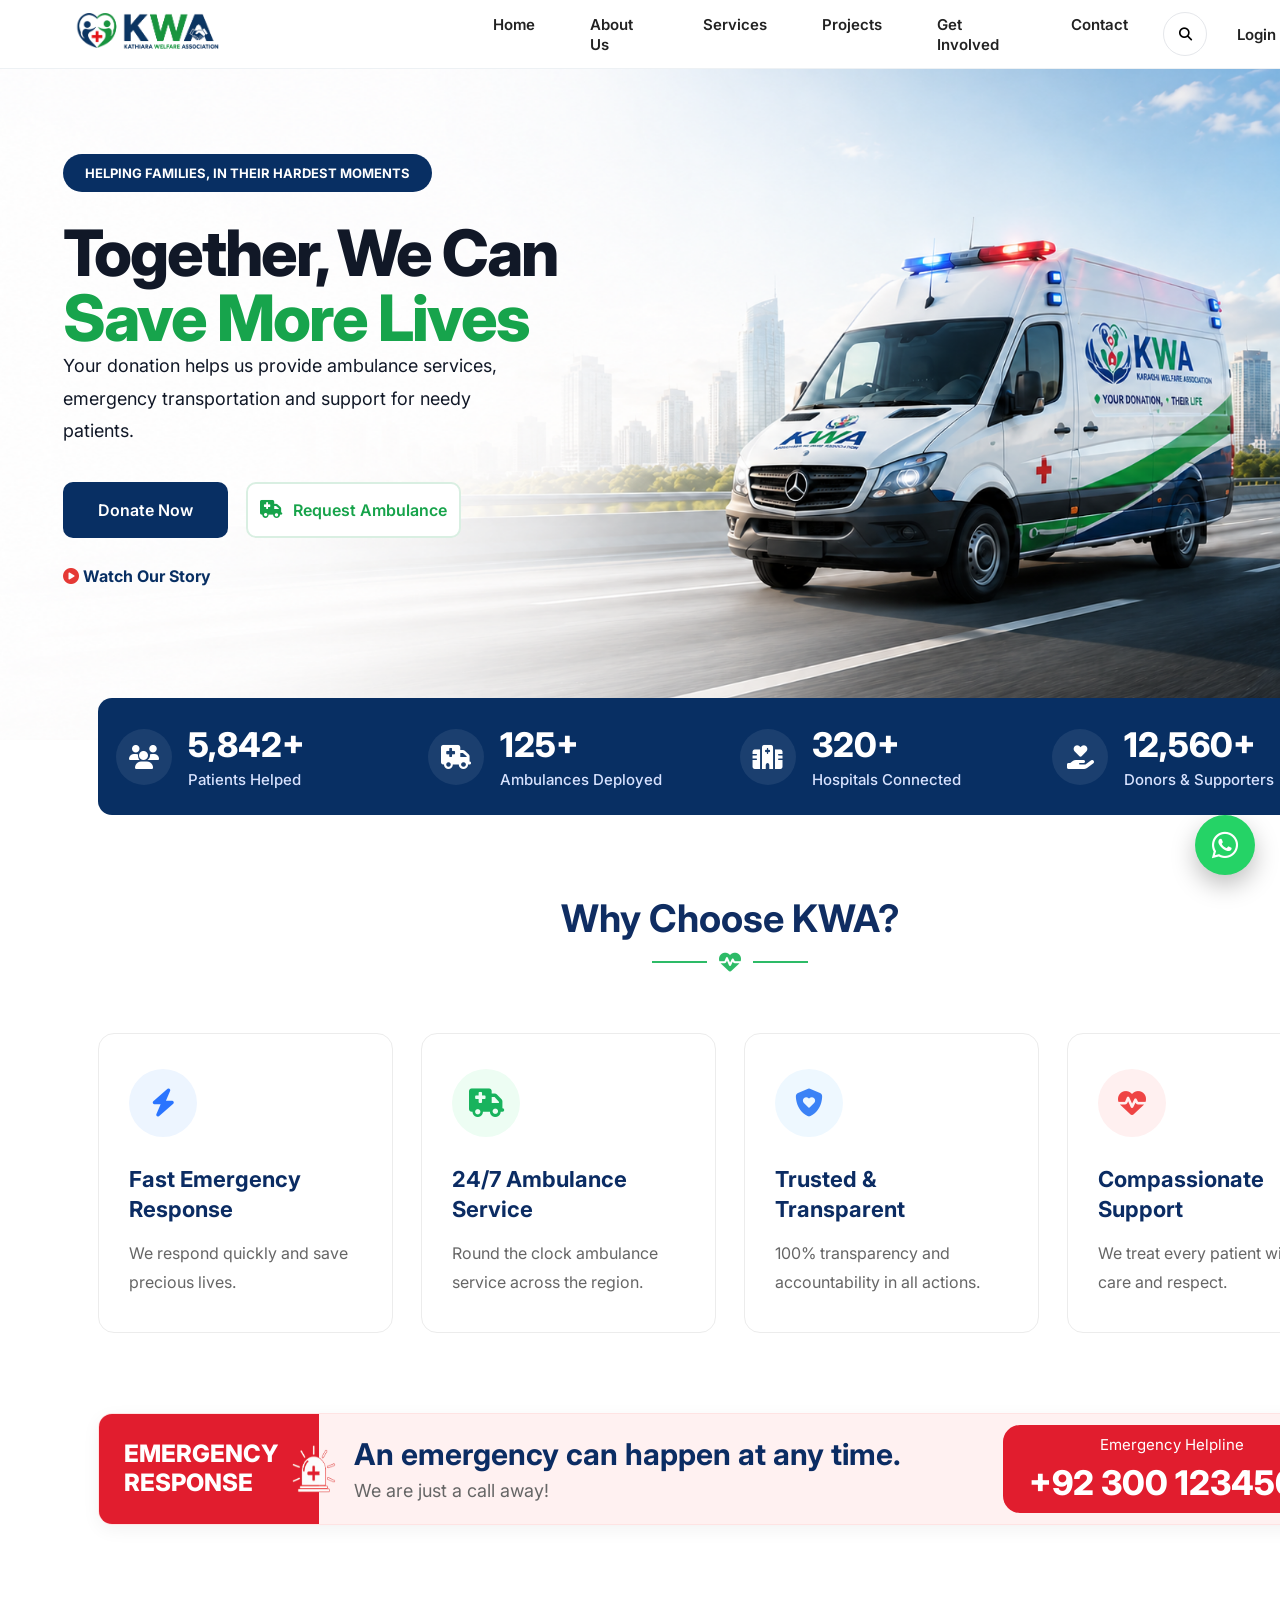
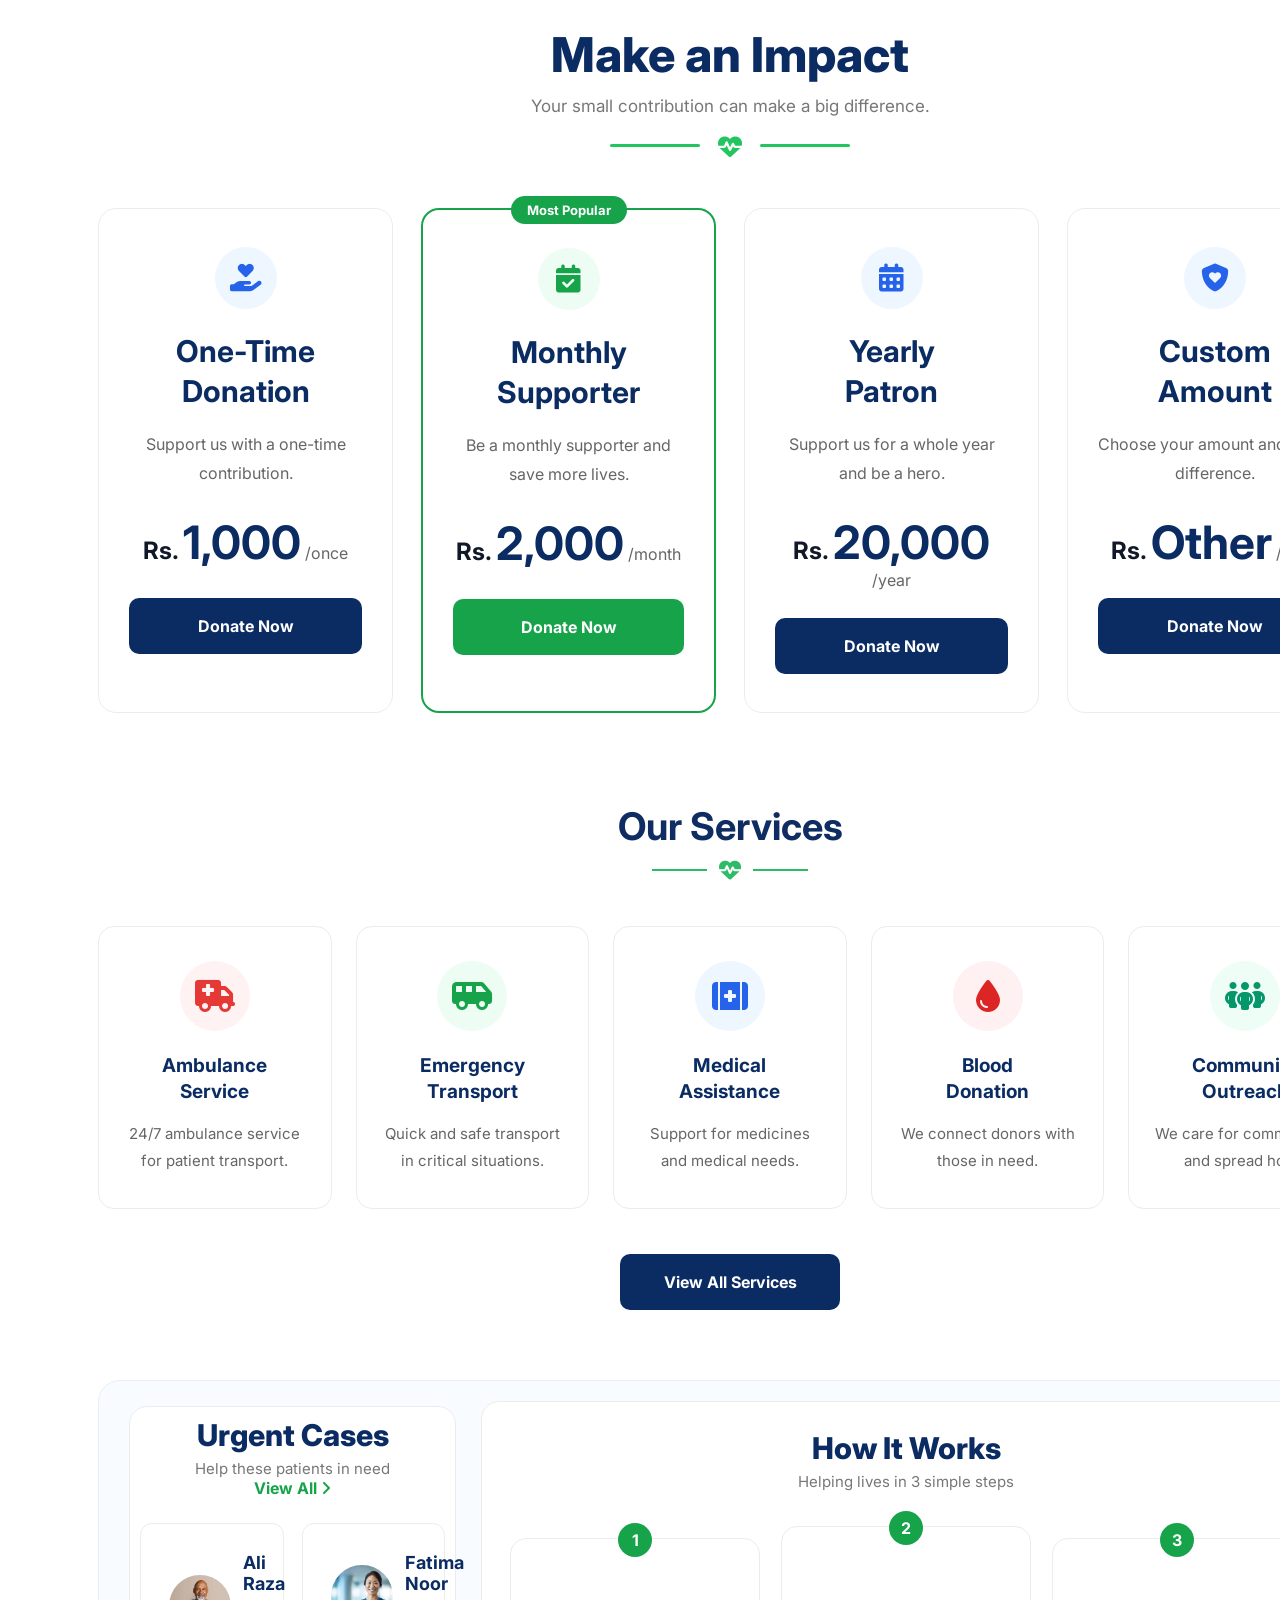
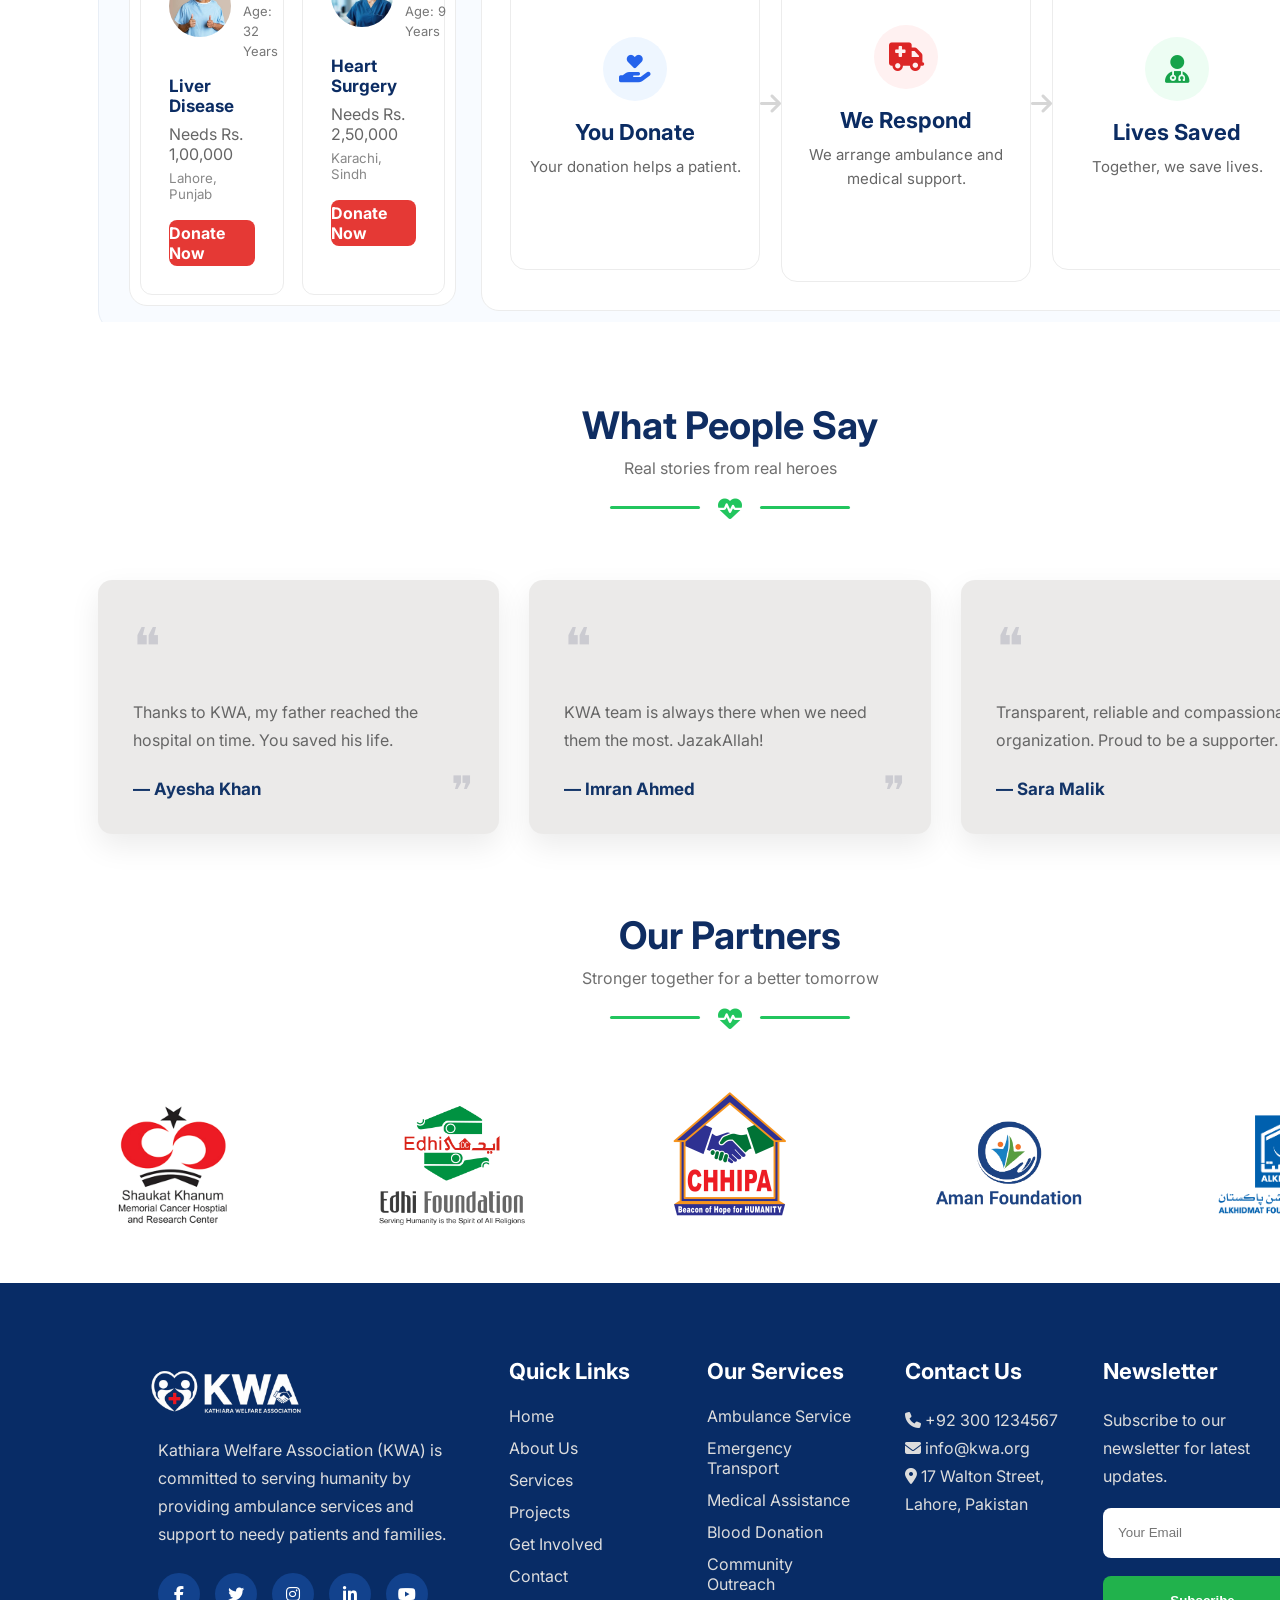
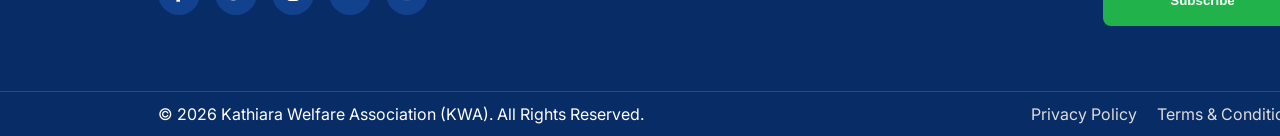
==== commit 075a9254: "Add files via upload" ====
--- a/index.html
+++ b/index.html
@@ -39,10 +39,10 @@
 
                 <ul class="menu">
                     <li><a href="index.html">Home</a></li>
-                    <li><a href="about us.html">About Us</a></li>
+                    <li><a href="about.html">About Us</a></li>
                     <li><a href="services.html">Services</a></li>
                     <li><a href="project.html">Projects</a></li>
-                    <li><a href="get involved.html">Get Involved</a></li>
+                    <li><a href="involved.html">Get Involved</a></li>
                     <li><a href="contact.html">Contact</a></li>
                 </ul>
 
@@ -906,14 +906,15 @@
 
                     <h3>Quick Links</h3>
 
-                    <ul>
-                        <li><a href="index.html">Home</a></li>
-                        <li><a href="about us.html">About</a></li>
-                        <li><a href="services.html">Services</a></li>
-                        <li><a href="projects.html">Projects</a></li>
-                        <li><a href="get involves.html">Get Involved</a></li>
-                        <li><a href="contact.html">Contact</a></li>
-                    </ul>
+
+                <ul>
+                    <li><a href="index.html">Home</a></li>
+                    <li><a href="about.html">About Us</a></li>
+                    <li><a href="services.html">Services</a></li>
+                    <li><a href="project.html">Projects</a></li>
+                    <li><a href="involved.html">Get Involved</a></li>
+                    <li><a href="contact.html">Contact</a></li>
+                </ul>
 
                 </div>
 
